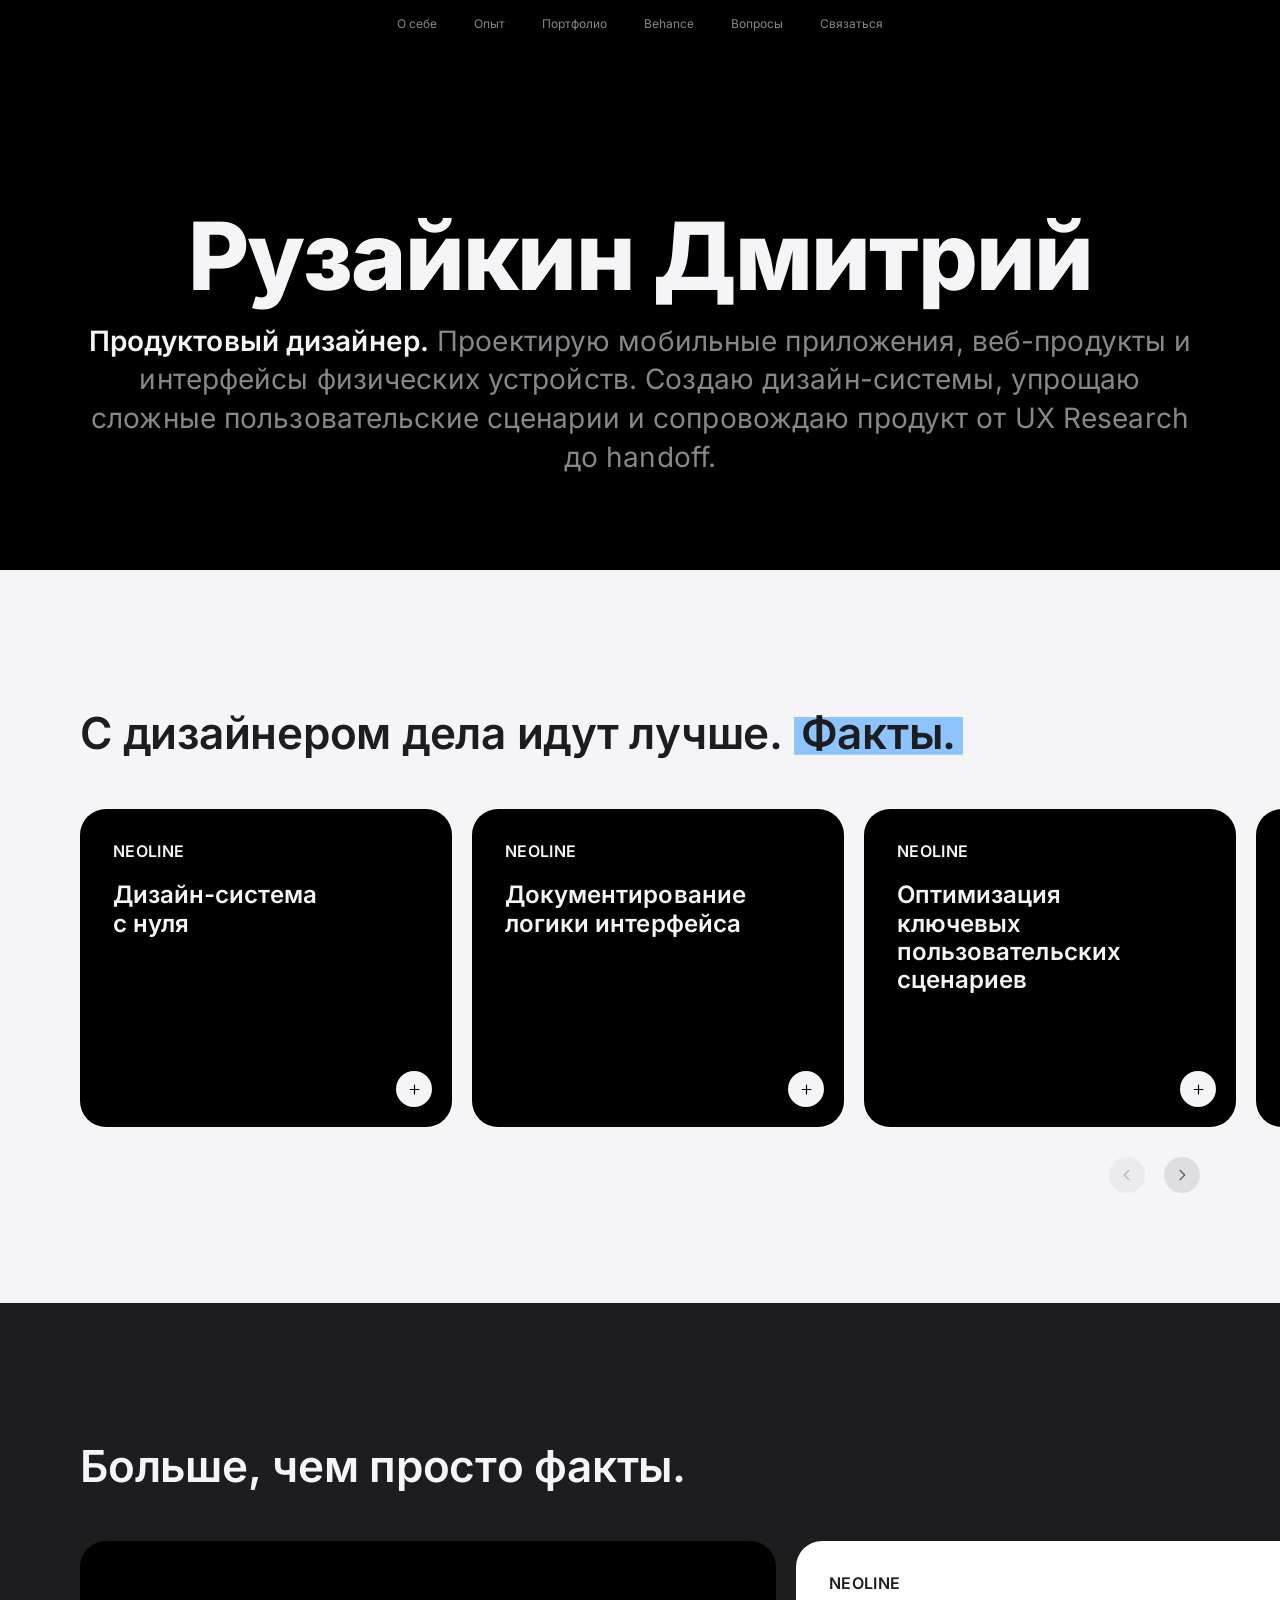
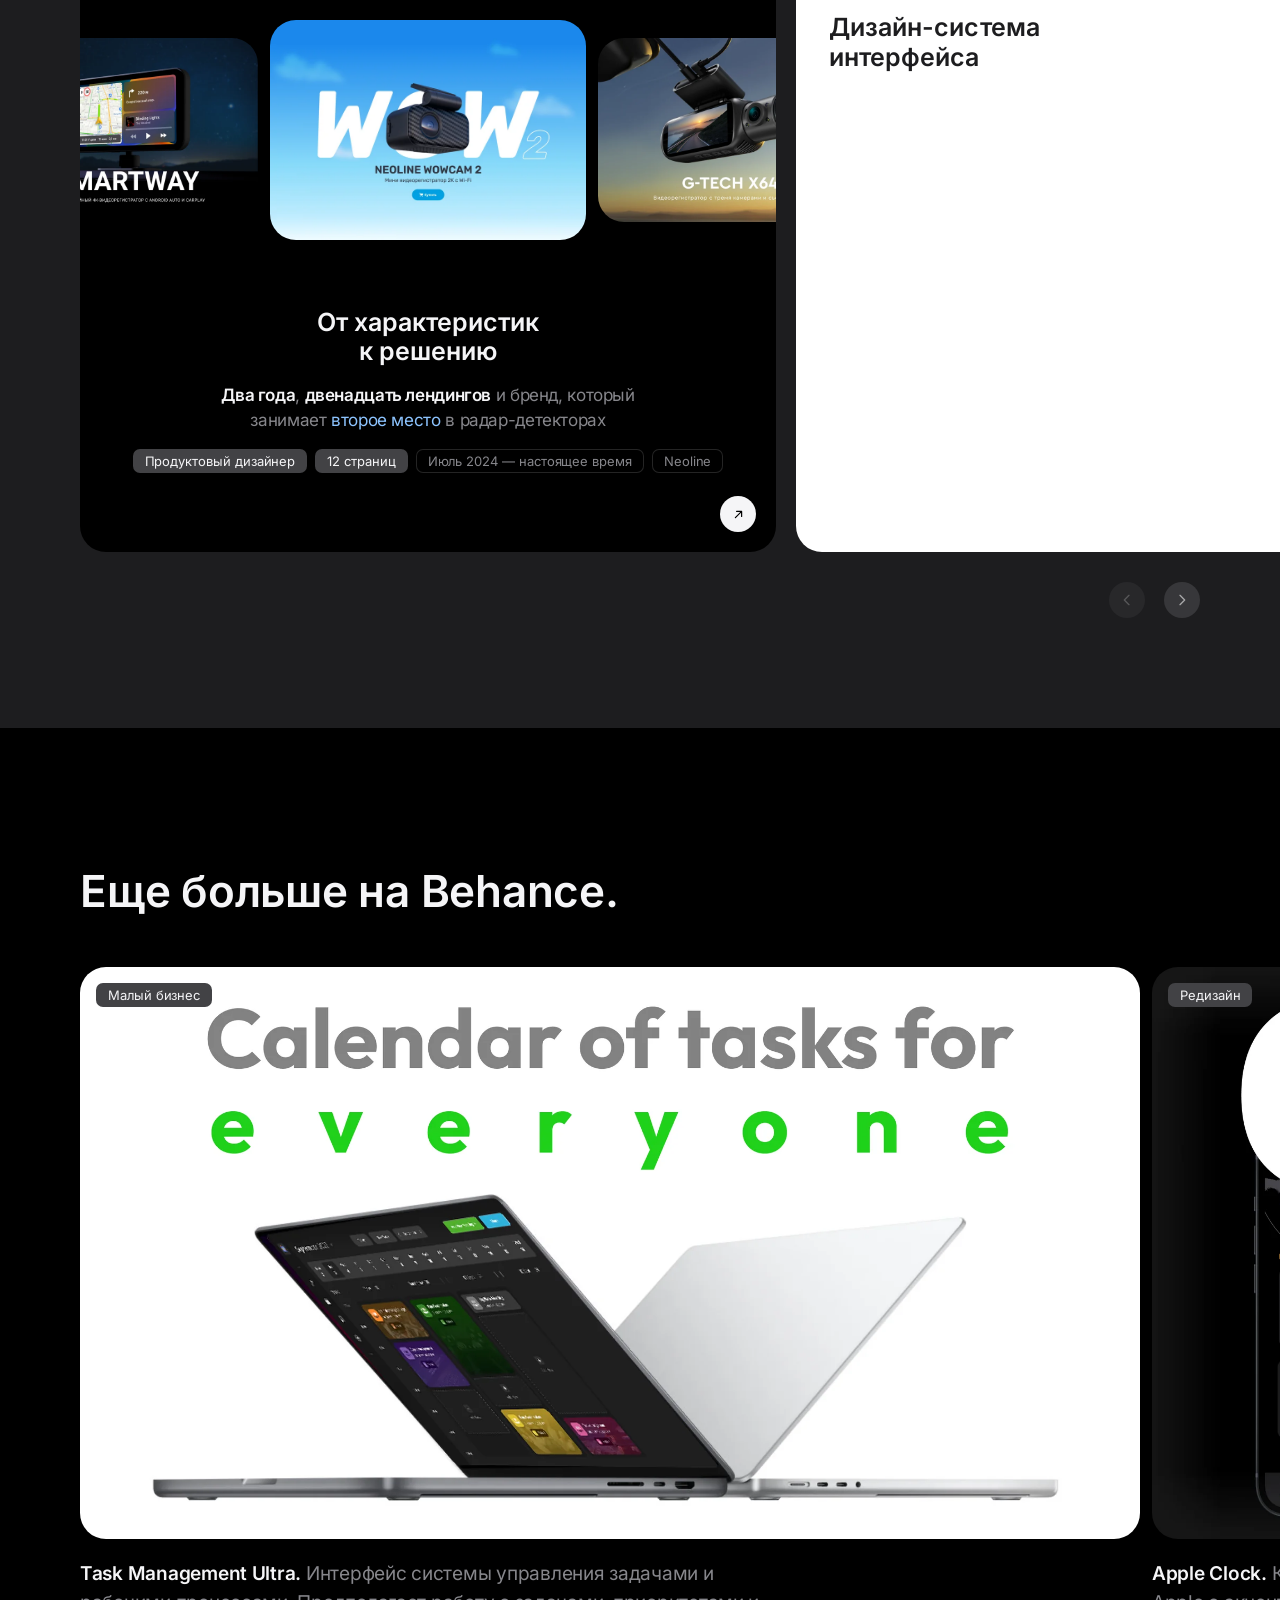
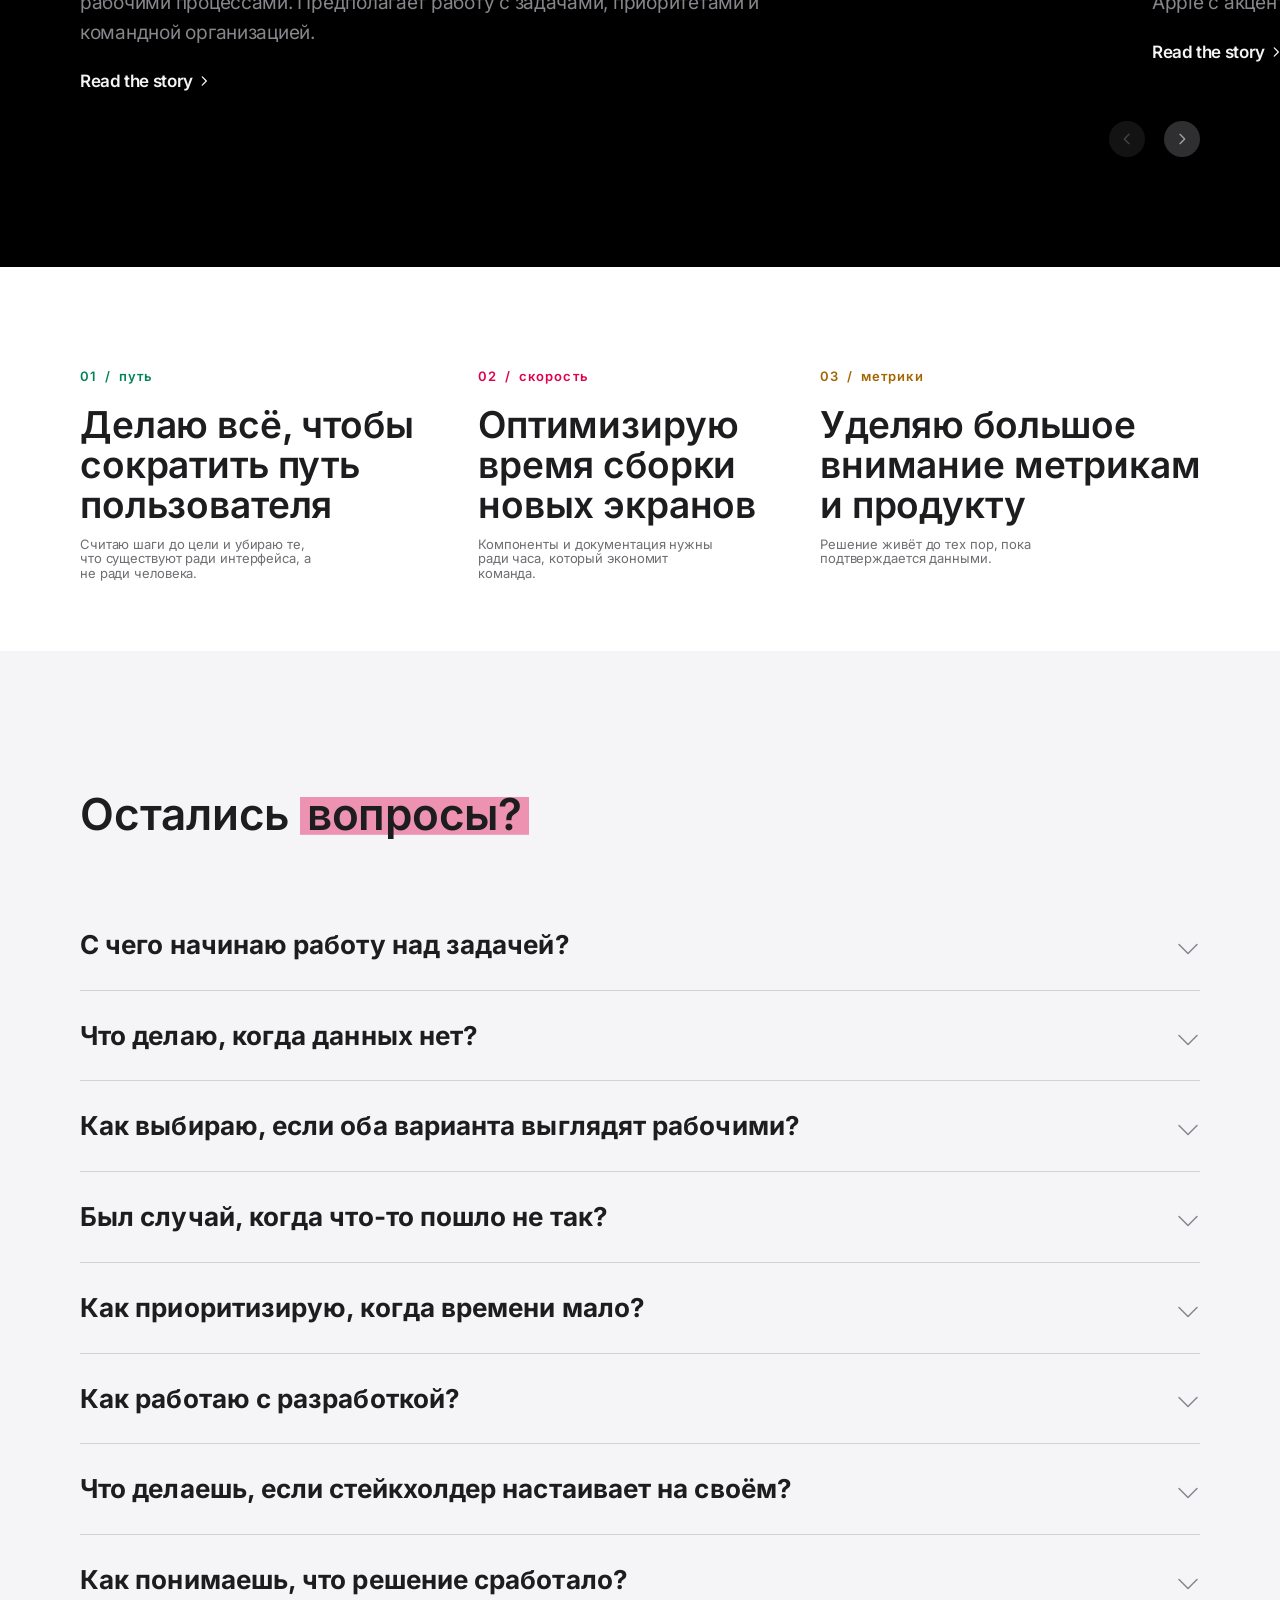
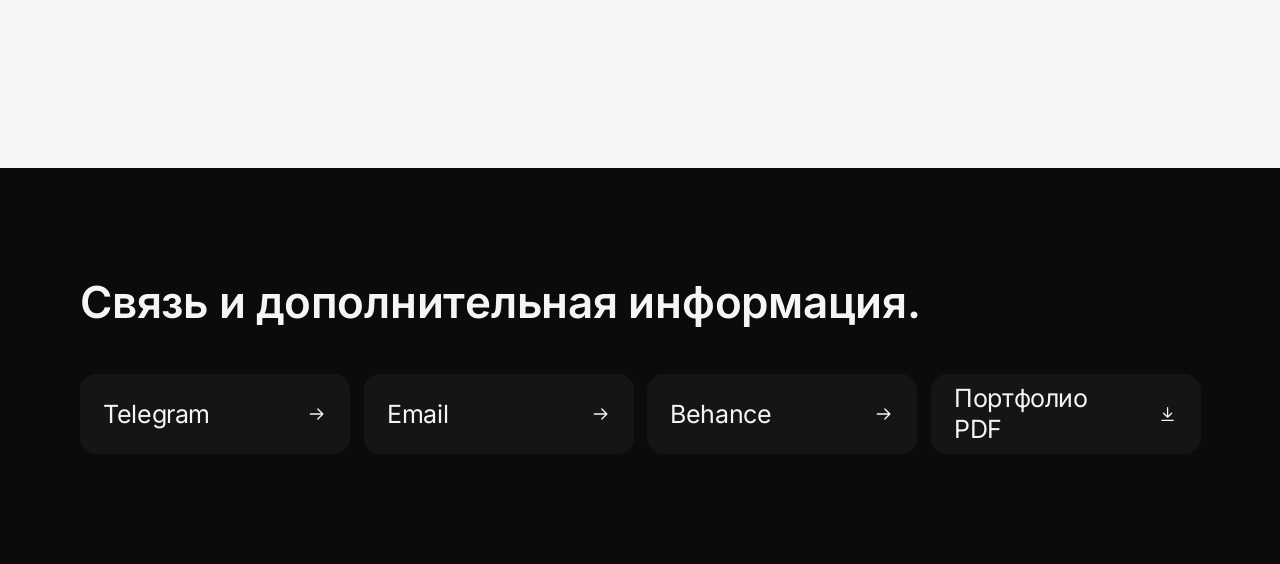
==== index.html @ b187033d "Add files via upload" ====
<!doctype html>
<html lang="ru" id="top">
<head>
<meta charset="utf-8">
<meta name="viewport" content="width=device-width, initial-scale=1">
<title>Рузайкин Дмитрий — продуктовый дизайнер</title>
<meta name="description" content="Продуктовый дизайнер. Проектирую мобильные приложения, веб-продукты и интерфейсы физических устройств. Дизайн-системы, сложные пользовательские сценарии, сопровождение продукта от UX Research до handoff.">
<meta name="theme-color" content="#000000">
<meta name="author" content="Рузайкин Дмитрий">
<link rel="canonical" href="https://majm1k.github.io/my_webfolio_vault_verse/">

<meta property="og:type" content="profile">
<meta property="og:locale" content="ru_RU">
<meta property="og:site_name" content="Рузайкин Дмитрий">
<meta property="og:title" content="Рузайкин Дмитрий — продуктовый дизайнер">
<meta property="og:description" content="Проектирую мобильные приложения, веб-продукты и интерфейсы физических устройств. Дизайн-системы, сложные пользовательские сценарии, сопровождение продукта от UX Research до handoff.">
<meta property="og:url" content="https://majm1k.github.io/my_webfolio_vault_verse/">
<meta property="og:image" content="https://majm1k.github.io/my_webfolio_vault_verse/img/og.png">
<meta property="og:image:width" content="1200">
<meta property="og:image:height" content="630">
<meta property="og:image:alt" content="Рузайкин Дмитрий, продуктовый дизайнер">

<meta name="twitter:card" content="summary_large_image">
<meta name="twitter:title" content="Рузайкин Дмитрий — продуктовый дизайнер">
<meta name="twitter:description" content="Мобильные приложения, веб-продукты и интерфейсы физических устройств.">
<meta name="twitter:image" content="https://majm1k.github.io/my_webfolio_vault_verse/img/og.png">

<link rel="icon" href="img/favicon.svg" type="image/svg+xml">
<link rel="apple-touch-icon" href="img/apple-touch-icon.png">
<link rel="preload" href="fonts/inter-cyrillic.woff2" as="font" type="font/woff2" crossorigin>
<link rel="stylesheet" href="css/tokens.css">
<link rel="stylesheet" href="css/base.css">
<link rel="stylesheet" href="css/components.css">
<link rel="stylesheet" href="css/sections.css">
<script>document.documentElement.classList.add('js');</script>
</head>
<body>

<a class="skip-link" href="#main">Перейти к содержанию</a>

<header class="header">
  <div class="container header__inner">
    <nav class="header__nav" aria-label="Основная навигация">
      <ul class="header__list">
        <li><a class="header__link" href="#about">О себе</a></li>
        <li><a class="header__link" href="#facts">Опыт</a></li>
        <li><a class="header__link" href="#portfolio">Портфолио</a></li>
        <li><a class="header__link" href="#behance">Behance</a></li>
        <li><a class="header__link" href="#faq">Вопросы</a></li>
        <li><a class="header__link" href="#contact">Связаться</a></li>
      </ul>
    </nav>
  </div>
</header>

<main id="main">

<!-- ============================================================
     S1 — Hero
     ============================================================ -->
<section class="hero" id="about">
  <div class="container hero__body">
    <h1 class="t-display hero__title" data-letters-split>
      Рузайкин Дмитрий
    </h1>
    <p class="t-intro hero__lead">
      <strong>Продуктовый дизайнер.</strong> Проектирую мобильные приложения, веб-продукты<br class="lead-br">
      и интерфейсы физических устройств. Создаю дизайн-системы, упрощаю сложные<br class="lead-br">
      пользовательские сценарии и сопровождаю продукт<br class="lead-br">
      от UX&nbsp;Research до&nbsp;handoff.
    </p>
  </div>
</section>

<!-- ============================================================
     S2 — Факты. Карточки переворачиваются на месте.
     ============================================================ -->
<section class="section section--light" id="facts" data-reveal-group>
  <div class="container section__head">
    <h2 class="t-h2 section__title" data-letters-split>
      С дизайнером дела идут лучше. <span class="marker marker--blue">Факты.</span>
    </h2>
  </div>

  <div class="carousel" data-carousel>
    <ul class="carousel__track" data-carousel-track tabindex="0" role="group" aria-label="Факты о работе, карусель">

      <li class="carousel__item" data-reveal>
        <article class="fact" data-flip>
          <div class="fact__inner">
            <div class="fact__face fact__face--front">
              <p class="t-eyebrow fact__eyebrow">NEOLINE</p>
              <h3 class="t-card fact__title">Дизайн-система с&nbsp;нуля</h3>
              <button class="icon-btn icon-btn--solid fact__btn" type="button" data-flip-open aria-expanded="false" aria-controls="fact-1-back">
                <span class="visually-hidden">Подробнее: дизайн-система с нуля</span>
                <svg class="icon" viewBox="0 0 24 24" aria-hidden="true"><path d="M12 5v14M5 12h14"/></svg>
              </button>
            </div>
            <div class="fact__face fact__face--back" id="fact-1-back">
              <p class="t-body-long fact__text">Собрал дизайн-систему с нуля (60+ компонентов, токены, гайдлайн) — сборка нового экрана сократилась с 4 часов до 1 часа, число несогласованных состояний в интерфейсе упало до нуля.</p>
              <button class="icon-btn icon-btn--solid fact__btn" type="button" data-flip-close>
                <span class="visually-hidden">Свернуть: дизайн-система с нуля</span>
                <svg class="icon" viewBox="0 0 24 24" aria-hidden="true"><path d="M19 12H5M11 6l-6 6 6 6"/></svg>
              </button>
            </div>
          </div>
        </article>
      </li>

      <li class="carousel__item" data-reveal>
        <article class="fact" data-flip>
          <div class="fact__inner">
            <div class="fact__face fact__face--front">
              <p class="t-eyebrow fact__eyebrow">NEOLINE</p>
              <h3 class="t-card fact__title">Документирование логики интерфейса</h3>
              <button class="icon-btn icon-btn--solid fact__btn" type="button" data-flip-open aria-expanded="false" aria-controls="fact-2-back">
                <span class="visually-hidden">Подробнее: документирование логики интерфейса</span>
                <svg class="icon" viewBox="0 0 24 24" aria-hidden="true"><path d="M12 5v14M5 12h14"/></svg>
              </button>
            </div>
            <div class="fact__face fact__face--back" id="fact-2-back">
              <p class="t-body-long fact__text">Документировал логику и правила интерфейса. Новые участники команды быстрее погружаются в продукт и работают самостоятельно.</p>
              <button class="icon-btn icon-btn--solid fact__btn" type="button" data-flip-close>
                <span class="visually-hidden">Свернуть: документирование логики интерфейса</span>
                <svg class="icon" viewBox="0 0 24 24" aria-hidden="true"><path d="M19 12H5M11 6l-6 6 6 6"/></svg>
              </button>
            </div>
          </div>
        </article>
      </li>

      <li class="carousel__item" data-reveal>
        <article class="fact" data-flip>
          <div class="fact__inner">
            <div class="fact__face fact__face--front">
              <p class="t-eyebrow fact__eyebrow">NEOLINE</p>
              <h3 class="t-card fact__title">Оптимизация ключевых пользовательских сценариев</h3>
              <button class="icon-btn icon-btn--solid fact__btn" type="button" data-flip-open aria-expanded="false" aria-controls="fact-3-back">
                <span class="visually-hidden">Подробнее: оптимизация ключевых пользовательских сценариев</span>
                <svg class="icon" viewBox="0 0 24 24" aria-hidden="true"><path d="M12 5v14M5 12h14"/></svg>
              </button>
            </div>
            <div class="fact__face fact__face--back" id="fact-3-back">
              <p class="t-body-long fact__text">Переработал 5 ключевых сценариев: путь до целевого действия сократился с 7 до 4 шагов. В usability-тестах сценарий проходили без подсказок 5 из 6 участников против 2 из 6 до правок.</p>
              <button class="icon-btn icon-btn--solid fact__btn" type="button" data-flip-close>
                <span class="visually-hidden">Свернуть: оптимизация ключевых пользовательских сценариев</span>
                <svg class="icon" viewBox="0 0 24 24" aria-hidden="true"><path d="M19 12H5M11 6l-6 6 6 6"/></svg>
              </button>
            </div>
          </div>
        </article>
      </li>

      <li class="carousel__item" data-reveal>
        <article class="fact" data-flip>
          <div class="fact__inner">
            <div class="fact__face fact__face--front">
              <p class="t-eyebrow fact__eyebrow">NEOLINE</p>
              <h3 class="t-card fact__title">Мобильное приложение для работы с видео</h3>
              <button class="icon-btn icon-btn--solid fact__btn" type="button" data-flip-open aria-expanded="false" aria-controls="fact-4-back">
                <span class="visually-hidden">Подробнее: мобильное приложение для работы с видео</span>
                <svg class="icon" viewBox="0 0 24 24" aria-hidden="true"><path d="M12 5v14M5 12h14"/></svg>
              </button>
            </div>
            <div class="fact__face fact__face--back" id="fact-4-back">
              <p class="t-body-long fact__text">Спроектировал мобильное приложение для работы с видео (просмотр, импорт, экспорт): 20+ экранов от user flow до финального UI с учётом Human Interface Guidelines.</p>
              <button class="icon-btn icon-btn--solid fact__btn" type="button" data-flip-close>
                <span class="visually-hidden">Свернуть: мобильное приложение для работы с видео</span>
                <svg class="icon" viewBox="0 0 24 24" aria-hidden="true"><path d="M19 12H5M11 6l-6 6 6 6"/></svg>
              </button>
            </div>
          </div>
        </article>
      </li>

      <li class="carousel__item" data-reveal>
        <article class="fact" data-flip>
          <div class="fact__inner">
            <div class="fact__face fact__face--front">
              <p class="t-eyebrow fact__eyebrow">NEOLINE</p>
              <h3 class="t-card fact__title">Создание бренда с нуля</h3>
              <button class="icon-btn icon-btn--solid fact__btn" type="button" data-flip-open aria-expanded="false" aria-controls="fact-5-back">
                <span class="visually-hidden">Подробнее: создание бренда с нуля</span>
                <svg class="icon" viewBox="0 0 24 24" aria-hidden="true"><path d="M12 5v14M5 12h14"/></svg>
              </button>
            </div>
            <div class="fact__face fact__face--back" id="fact-5-back">
              <p class="t-body-long fact__text">Участвовал в создании бренда с нуля: разработал логотип, визуальную айдентику и адаптировал материалы для продукта и маркетинга.</p>
              <button class="icon-btn icon-btn--solid fact__btn" type="button" data-flip-close>
                <span class="visually-hidden">Свернуть: создание бренда с нуля</span>
                <svg class="icon" viewBox="0 0 24 24" aria-hidden="true"><path d="M19 12H5M11 6l-6 6 6 6"/></svg>
              </button>
            </div>
          </div>
        </article>
      </li>

      <li class="carousel__item" data-reveal>
        <article class="fact" data-flip>
          <div class="fact__inner">
            <div class="fact__face fact__face--front">
              <p class="t-eyebrow fact__eyebrow">КОУМВИЗ</p>
              <h3 class="t-card fact__title">Разработка мобильного AR приложения</h3>
              <button class="icon-btn icon-btn--solid fact__btn" type="button" data-flip-open aria-expanded="false" aria-controls="fact-6-back">
                <span class="visually-hidden">Подробнее: разработка мобильного AR приложения</span>
                <svg class="icon" viewBox="0 0 24 24" aria-hidden="true"><path d="M12 5v14M5 12h14"/></svg>
              </button>
            </div>
            <div class="fact__face fact__face--back" id="fact-6-back">
              <p class="t-body-long fact__text">Разрабатывал мобильное приложение маркетплейса мебели с AR на SwiftUI: проектировал пользовательские сценарии, реализовывал интерфейсы для 80+ экранов.</p>
              <button class="icon-btn icon-btn--solid fact__btn" type="button" data-flip-close>
                <span class="visually-hidden">Свернуть: разработка мобильного AR приложения</span>
                <svg class="icon" viewBox="0 0 24 24" aria-hidden="true"><path d="M19 12H5M11 6l-6 6 6 6"/></svg>
              </button>
            </div>
          </div>
        </article>
      </li>

      <li class="carousel__item" data-reveal>
        <article class="fact" data-flip>
          <div class="fact__inner">
            <div class="fact__face fact__face--front">
              <p class="t-eyebrow fact__eyebrow">ФРИЛАНС</p>
              <h3 class="t-card fact__title">Полная поддержка проекта</h3>
              <button class="icon-btn icon-btn--solid fact__btn" type="button" data-flip-open aria-expanded="false" aria-controls="fact-7-back">
                <span class="visually-hidden">Подробнее: полная поддержка проекта</span>
                <svg class="icon" viewBox="0 0 24 24" aria-hidden="true"><path d="M12 5v14M5 12h14"/></svg>
              </button>
            </div>
            <div class="fact__face fact__face--back" id="fact-7-back">
              <p class="t-body-long fact__text">Вёл полный цикл: UX research, конкурентный анализ, wireframes, user flows, интерактивные прототипы, финальный UI, передача в разработку.</p>
              <button class="icon-btn icon-btn--solid fact__btn" type="button" data-flip-close>
                <span class="visually-hidden">Свернуть: полная поддержка проекта</span>
                <svg class="icon" viewBox="0 0 24 24" aria-hidden="true"><path d="M19 12H5M11 6l-6 6 6 6"/></svg>
              </button>
            </div>
          </div>
        </article>
      </li>

    </ul>

    <div class="carousel__nav">
      <button class="icon-btn carousel__arrow" type="button" data-carousel-prev disabled>
        <span class="visually-hidden">Предыдущая карточка</span>
        <svg class="icon" viewBox="0 0 24 24" aria-hidden="true"><path d="M15 5l-7 7 7 7"/></svg>
      </button>
      <button class="icon-btn carousel__arrow" type="button" data-carousel-next>
        <span class="visually-hidden">Следующая карточка</span>
        <svg class="icon" viewBox="0 0 24 24" aria-hidden="true"><path d="M9 5l7 7-7 7"/></svg>
      </button>
    </div>
  </div>
</section>


<!-- ============================================================
     S3 — Больше, чем просто факты. Раскрытие в оверлей.
     ============================================================ -->
<section class="section section--dark" id="portfolio" data-reveal-group>
  <div class="container section__head">
    <h2 class="t-h2 section__title" data-letters-split>
      Больше, чем просто факты.
    </h2>
  </div>

  <div class="carousel" data-carousel>
    <ul class="carousel__track carousel__track--wide" data-carousel-track tabindex="0" role="group" aria-label="Проекты, карусель">

      <li class="carousel__item" data-reveal>
        <!-- Кейс открывается панелью поверх сайта; href оставлен
             рабочим переходом на случай, когда скрипты недоступны.
             Превью повторяет обложку кейса — лента первых экранов,
             заголовок, теги. -->
        <a class="story story--dark story--case" href="neoline-case.html"
           data-card-page="neoline-case.html"
           aria-haspopup="dialog" aria-controls="case-modal">
          <span class="story__strip" aria-hidden="true">
            <img src="img/hero/1-smartway.webp" width="760" height="530" alt="" loading="lazy" decoding="async">
            <img class="is-focus" src="img/hero/3-wowcam-2.webp" width="760" height="530" alt="" loading="lazy" decoding="async">
            <img src="img/hero/2-x64.webp" width="760" height="530" alt="" loading="lazy" decoding="async">
          </span>

          <span class="story__face">
            <span class="t-card-lg story__title">От характеристик<br>к решению</span>
            <span class="story__sub">
              <b>Два года</b>, <b>двенадцать лендингов</b> и бренд, который
              занимает <em>второе место</em> в радар-детекторах
            </span>
            <span class="story__chips">
              <span class="chip">Продуктовый дизайнер</span>
              <span class="chip">12 страниц</span>
              <span class="chip chip--muted">Июль 2024 — настоящее время</span>
              <span class="chip chip--muted">Neoline</span>
            </span>
          </span>

          <span class="story__btn-wrap" aria-hidden="true">
            <span class="icon-btn icon-btn--solid story__btn">
              <svg class="icon" viewBox="0 0 24 24" aria-hidden="true"><path d="M7 17L17 7M9 7h8v8"/></svg>
            </span>
          </span>
        </a>
      </li>

      <li class="carousel__item" data-reveal>
        <article class="story story--light" data-card data-theme="light">
          <div class="story__face">
            <p class="t-eyebrow story__eyebrow">NEOLINE</p>
            <h3 class="t-card-lg story__title">Дизайн-система интерфейса</h3>
          </div>

          <div class="story__detail" id="story-2" data-card-detail>
            <p class="t-body-long">[НУЖНО] Развёрнутый текст оверлея для карточки «Дизайн-система интерфейса».</p>
          </div>

          <button class="story__control" type="button" data-card-open
                  aria-haspopup="dialog" aria-controls="story-2">
            <span class="visually-hidden">Подробнее: Дизайн-система интерфейса</span>
            <span class="story__btn-wrap" aria-hidden="true">
              <span class="icon-btn icon-btn--solid-inv story__btn">
                <svg class="icon" viewBox="0 0 24 24" aria-hidden="true"><path d="M12 5v14M5 12h14"/></svg>
              </span>
            </span>
          </button>
        </article>
      </li>

      <li class="carousel__item" data-reveal>
        <article class="story story--dark" data-card data-theme="dark">
          <div class="story__face">
            <p class="t-eyebrow story__eyebrow">NEOLINE</p>
            <h3 class="t-card-lg story__title">В разработке</h3>
            <span class="story__glyph" aria-hidden="true">?</span>
          </div>

          <div class="story__detail" id="story-3" data-card-detail>
            <p class="t-body-long">[НУЖНО] Развёрнутый текст оверлея для карточки «В разработке».</p>
          </div>

          <button class="story__control" type="button" data-card-open
                  aria-haspopup="dialog" aria-controls="story-3">
            <span class="visually-hidden">Подробнее: В разработке</span>
            <span class="story__btn-wrap" aria-hidden="true">
              <span class="icon-btn icon-btn--solid story__btn">
                <svg class="icon" viewBox="0 0 24 24" aria-hidden="true"><path d="M12 5v14M5 12h14"/></svg>
              </span>
            </span>
          </button>
        </article>
      </li>

    </ul>

    <div class="carousel__nav">
      <button class="icon-btn icon-btn--on-dark carousel__arrow" type="button" data-carousel-prev disabled>
        <span class="visually-hidden">Предыдущий проект</span>
        <svg class="icon" viewBox="0 0 24 24" aria-hidden="true"><path d="M15 5l-7 7 7 7"/></svg>
      </button>
      <button class="icon-btn icon-btn--on-dark carousel__arrow" type="button" data-carousel-next>
        <span class="visually-hidden">Следующий проект</span>
        <svg class="icon" viewBox="0 0 24 24" aria-hidden="true"><path d="M9 5l7 7-7 7"/></svg>
      </button>
    </div>
  </div>
</section>

<!-- ============================================================
     S4 — Behance. Только внешние ссылки, раскрытия нет.
     ============================================================ -->
<section class="section section--black section--behance" id="behance" data-reveal-group>
  <div class="container section__head">
    <h2 class="t-h2 section__title" data-letters-split>Еще больше на Behance.</h2>
  </div>

  <div class="carousel" data-carousel>
    <ul class="carousel__track carousel__track--full" data-carousel-track tabindex="0" role="group" aria-label="Проекты на Behance, карусель">

      <li class="carousel__item" data-reveal>
        <article class="project">
          <div class="project__cover">
            <img src="img/behance/1-task-management-ultra.webp" width="2000" height="1079" alt="Обложка проекта Task Management Ultra" loading="lazy" decoding="async">
            <span class="chip project__chip">Малый бизнес</span>
          </div>
          <div class="project__body">
            <p class="t-lede project__text">
              <strong class="project__name">Task Management Ultra.</strong>
              Интерфейс системы управления задачами и рабочими процессами. Предполагает работу с задачами, приоритетами и командной организацией.
            </p>
            <a class="link project__link" href="https://www.behance.net/gallery/156421133/Task-Manager-App" target="_blank" rel="noopener noreferrer">
              Read the story
              <svg class="icon icon--sm" viewBox="0 0 24 24" aria-hidden="true"><path d="M9 5l7 7-7 7"/></svg>
              <span class="visually-hidden">— проект Task Management Ultra на Behance, откроется в новой вкладке</span>
            </a>
          </div>
        </article>
      </li>

      <li class="carousel__item" data-reveal>
        <article class="project">
          <div class="project__cover">
            <img src="img/behance/2-apple-clock.webp" width="2000" height="1079" alt="Обложка проекта Apple Clock" loading="lazy" decoding="async">
            <span class="chip project__chip">Редизайн</span>
          </div>
          <div class="project__body">
            <p class="t-lede project__text">
              <strong class="project__name">Apple Clock.</strong>
              Концептуальный редизайн стандартного приложения «Часы» от Apple с акцентом на переосмысление существующего интерфейса.
            </p>
            <a class="link project__link" href="https://www.behance.net/gallery/156420673/Apple-Clock-Redesign" target="_blank" rel="noopener noreferrer">
              Read the story
              <svg class="icon icon--sm" viewBox="0 0 24 24" aria-hidden="true"><path d="M9 5l7 7-7 7"/></svg>
              <span class="visually-hidden">— проект Apple Clock на Behance, откроется в новой вкладке</span>
            </a>
          </div>
        </article>
      </li>

      <li class="carousel__item" data-reveal>
        <article class="project">
          <div class="project__cover">
            <img src="img/behance/3-food-delivery.webp" width="2000" height="1079" alt="Обложка проекта Food Delivery" loading="lazy" decoding="async">
            <span class="chip project__chip">Малый бизнес</span>
          </div>
          <div class="project__body">
            <p class="t-lede project__text">
              <strong class="project__name">Food Delivery.</strong>
              Концепция приложения для заказа и доставки еды. Основные сценарии связаны с выбором блюд, оформлением заказа и доставкой.
            </p>
            <a class="link project__link" href="https://www.behance.net/gallery/156417745/Food-Delivery-App-Design" target="_blank" rel="noopener noreferrer">
              Read the story
              <svg class="icon icon--sm" viewBox="0 0 24 24" aria-hidden="true"><path d="M9 5l7 7-7 7"/></svg>
              <span class="visually-hidden">— проект Food Delivery на Behance, откроется в новой вкладке</span>
            </a>
          </div>
        </article>
      </li>

      <li class="carousel__item" data-reveal>
        <article class="project">
          <div class="project__cover">
            <img src="img/behance/4-music-player.webp" width="2000" height="1079" alt="Обложка проекта Music Player App" loading="lazy" decoding="async">
            <span class="chip project__chip">Малый бизнес</span>
          </div>
          <div class="project__body">
            <p class="t-lede project__text">
              <strong class="project__name">Music Player App.</strong>
              Концепция мобильного музыкального плеера с экранами воспроизведения и управления музыкой.
            </p>
            <a class="link project__link" href="https://www.behance.net/gallery/156420779/Music-Player-App-Design" target="_blank" rel="noopener noreferrer">
              Read the story
              <svg class="icon icon--sm" viewBox="0 0 24 24" aria-hidden="true"><path d="M9 5l7 7-7 7"/></svg>
              <span class="visually-hidden">— проект Music Player App на Behance, откроется в новой вкладке</span>
            </a>
          </div>
        </article>
      </li>

      <li class="carousel__item" data-reveal>
        <article class="project">
          <div class="project__cover">
            <img src="img/behance/5-task-manager.webp" width="2000" height="1079" alt="Обложка проекта Task Manager App" loading="lazy" decoding="async">
            <span class="chip project__chip">Малый бизнес</span>
          </div>
          <div class="project__body">
            <p class="t-lede project__text">
              <strong class="project__name">Task Manager App.</strong>
              Более компактная концепция приложения для личного управления задачами.
            </p>
            <a class="link project__link" href="https://www.behance.net/gallery/186429049/Task-Management-App-Design" target="_blank" rel="noopener noreferrer">
              Read the story
              <svg class="icon icon--sm" viewBox="0 0 24 24" aria-hidden="true"><path d="M9 5l7 7-7 7"/></svg>
              <span class="visually-hidden">— проект Task Manager App на Behance, откроется в новой вкладке</span>
            </a>
          </div>
        </article>
      </li>

    </ul>

    <div class="carousel__nav">
      <button class="icon-btn icon-btn--on-dark carousel__arrow" type="button" data-carousel-prev disabled>
        <span class="visually-hidden">Предыдущий проект</span>
        <svg class="icon" viewBox="0 0 24 24" aria-hidden="true"><path d="M15 5l-7 7 7 7"/></svg>
      </button>
      <button class="icon-btn icon-btn--on-dark carousel__arrow" type="button" data-carousel-next>
        <span class="visually-hidden">Следующий проект</span>
        <svg class="icon" viewBox="0 0 24 24" aria-hidden="true"><path d="M9 5l7 7-7 7"/></svg>
      </button>
    </div>
  </div>
</section>

<!-- ============================================================
     S5 — Принципы, три колонки
     ============================================================ -->
<section class="section section--white section--principles" id="principles">
  <h2 class="visually-hidden">Принципы работы</h2>
  <div class="container">
    <ul class="principles reveal-shift" data-reveal-group>
      <li class="principle" data-reveal>
        <p class="t-caption principle__num principle__num--1">01&nbsp;&nbsp;/&nbsp;&nbsp;путь</p>
        <h3 class="t-h3 principle__title">Делаю всё, чтобы <br>сократить путь <br>пользователя</h3>
        <p class="t-small principle__text">Считаю шаги до цели и убираю те, что существуют ради интерфейса, а не ради человека.</p>
      </li>
      <li class="principle" data-reveal>
        <p class="t-caption principle__num principle__num--2">02&nbsp;&nbsp;/&nbsp;&nbsp;скорость</p>
        <h3 class="t-h3 principle__title">Оптимизирую <br>время сборки <br>новых экранов</h3>
        <p class="t-small principle__text">Компоненты и документация нужны ради часа, который экономит команда.</p>
      </li>
      <li class="principle" data-reveal>
        <p class="t-caption principle__num principle__num--3">03&nbsp;&nbsp;/&nbsp;&nbsp;метрики</p>
        <h3 class="t-h3 principle__title">Уделяю большое <br>внимание метрикам <br>и продукту</h3>
        <p class="t-small principle__text">Решение живёт до тех пор, пока подтверждается данными.</p>
      </li>
    </ul>
  </div>
</section>

<!-- ============================================================
     S6 — FAQ
     ============================================================ -->
<section class="section section--light section--faq" id="faq" data-reveal-group>
  <div class="container">
    <div class="section__head faq__head">
      <h2 class="t-h2 section__title" data-letters-split>
        Остались <span class="marker marker--pink">вопросы?</span>
      </h2>
    </div>

    <ul class="faq" data-reveal>
      <li><details class="qa" name="faq">
        <summary class="qa__q"><span class="t-question qa__label">С чего начинаю работу над задачей?</span><span class="qa__chevron" aria-hidden="true"><svg viewBox="0 0 24 24"><path d="M3 8.5l9 9 9-9"/></svg></span></summary>
        <div class="qa__body"><div class="qa__inner"><p class="t-body-long">С вопроса, что считаем успехом. Если ответа нет, формулирую сам и иду с ним к тому, кто ставил задачу: какая метрика или какое поведение должно измениться. Без этого макет обсуждают по вкусу. Потом смотрю, как задачу решают сейчас: аналитика, обращения в поддержку, разговоры с теми, кто пользуется этим каждый день. Обычно на четвёртом разговоре начинаешь слышать одно и то же, там и можно останавливаться.</p></div></div>
      </details></li>

      <li><details class="qa" name="faq">
        <summary class="qa__q"><span class="t-question qa__label">Что делаю, когда данных нет?</span><span class="qa__chevron" aria-hidden="true"><svg viewBox="0 0 24 24"><path d="M3 8.5l9 9 9-9"/></svg></span></summary>
        <div class="qa__body"><div class="qa__inner"><p class="t-body-long">Формулирую гипотезу так, чтобы её можно было опровергнуть, и ищу самый дешёвый способ проверки. Часто это пять коридорных тестов за день. Исследование они не заменяют, но грубые ошибки ловят до того, как в них вложится разработка.</p></div></div>
      </details></li>

      <li><details class="qa" name="faq">
        <summary class="qa__q"><span class="t-question qa__label">Как выбираю, если оба варианта выглядят рабочими?</span><span class="qa__chevron" aria-hidden="true"><svg viewBox="0 0 24 24"><path d="M3 8.5l9 9 9-9"/></svg></span></summary>
        <div class="qa__body"><div class="qa__inner"><p class="t-body-long">Считаю стоимость ошибки. При сопоставимом результате беру тот, который проще откатить и дешевле поддерживать через полгода: меньше состояний, меньше исключений в коде. Если разница важна для бизнеса, приношу оба и показываю, чем платим в каждом случае.</p></div></div>
      </details></li>

      <li><details class="qa" name="faq">
        <summary class="qa__q"><span class="t-question qa__label">Был случай, когда что-то пошло не так?</span><span class="qa__chevron" aria-hidden="true"><svg viewBox="0 0 24 24"><path d="M3 8.5l9 9 9-9"/></svg></span></summary>
        <div class="qa__body"><div class="qa__inner"><p class="t-body-long">Был. В приложении для видеорегистратора я собрал настройки по логике устройства, а не по частоте использования. Получилось семь разделов, и на тесте люди просто не находили нужный пункт. Экран я потом разобрал: три частых действия наверх, остальное уровнем ниже. Но ошибка случилась раньше, когда я сел рисовать, не проверив структуру. Теперь навигацию проверяю на кликабельном прототипе до макетов, это день работы.</p></div></div>
      </details></li>

      <li><details class="qa" name="faq">
        <summary class="qa__q"><span class="t-question qa__label">Как приоритизирую, когда времени мало?</span><span class="qa__chevron" aria-hidden="true"><svg viewBox="0 0 24 24"><path d="M3 8.5l9 9 9-9"/></svg></span></summary>
        <div class="qa__body"><div class="qa__inner"><p class="t-body-long">Сначала то, что ломает основной сценарий. Потом то, что дорого переделывать: структура, состояния, тексты ошибок. Остальное уходит в бэклог с одной строкой: почему отложили и при каком условии вернёмся.</p></div></div>
      </details></li>

      <li><details class="qa" name="faq">
        <summary class="qa__q"><span class="t-question qa__label">Как работаю с разработкой?</span><span class="qa__chevron" aria-hidden="true"><svg viewBox="0 0 24 24"><path d="M3 8.5l9 9 9-9"/></svg></span></summary>
        <div class="qa__body"><div class="qa__inner"><p class="t-body-long">Прихожу с состояниями и краевыми случаями до того, как их спросят: модальные окна, диалоги, алерты, Loading states, empty states, error screens. Логику держу рядом с макетом, чтобы ответ находили без меня. После передачи не пропадаю: смотрю сборку и разбираю спорные места по ходу, а не через две недели на ревью. Если разработчик предлагает вариант проще, обычно остаётся его вариант.</p></div></div>
      </details></li>

      <li><details class="qa" name="faq">
        <summary class="qa__q"><span class="t-question qa__label">Что делаешь, если стейкхолдер настаивает на своём?</span><span class="qa__chevron" aria-hidden="true"><svg viewBox="0 0 24 24"><path d="M3 8.5l9 9 9-9"/></svg></span></summary>
        <div class="qa__body"><div class="qa__inner"><p class="t-body-long">Спрашиваю, какую проблему он закрывает. Дальше этого спор часто не идёт: выясняется, что проблема решается дешевле. Если позиции всё-таки разошлись, предлагаю проверить, а не переспорить. А когда решение принято не моё, делаю его хорошо и записываю, по какому признаку поймём, что ошиблись.</p></div></div>
      </details></li>

      <li><details class="qa" name="faq">
        <summary class="qa__q"><span class="t-question qa__label">Как понимаешь, что решение сработало?</span><span class="qa__chevron" aria-hidden="true"><svg viewBox="0 0 24 24"><path d="M3 8.5l9 9 9-9"/></svg></span></summary>
        <div class="qa__body"><div class="qa__inner"><p class="t-body-long">Договариваюсь заранее, что смотрим и когда. Через две-три недели после релиза возвращаюсь к цифрам и к обращениям в поддержку. Если не сработало, говорю сам, не дожидаясь, пока спросят.</p></div></div>
      </details></li>
    </ul>
  </div>
</section>

</main>

<!-- ============================================================
     S7 — Футер
     ============================================================ -->
<footer class="section section--footer footer" id="contact" data-reveal-group>
  <div class="container">
    <h2 class="t-h2 section__title footer__title" data-letters-split>Связь и дополнительная информация.</h2>
    <ul class="footer__links reveal-shift">
      <li data-reveal>
        <a class="ctl" href="https://t.me/majm1k" target="_blank" rel="noopener noreferrer">
          <span class="ctl__label">Telegram</span>
          <svg class="icon icon--sm ctl__icon" viewBox="0 0 24 24" aria-hidden="true"><path d="M4 12h15M13 6l6 6-6 6"/></svg>
          <span class="visually-hidden">откроется в новой вкладке</span>
        </a>
      </li>
      <li data-reveal>
        <a class="ctl" href="mailto:ru.zaykin@mail.ru">
          <span class="ctl__label">Email</span>
          <svg class="icon icon--sm ctl__icon" viewBox="0 0 24 24" aria-hidden="true"><path d="M4 12h15M13 6l6 6-6 6"/></svg>
        </a>
      </li>
      <li data-reveal>
        <a class="ctl" href="https://behance.net/Majm1k" target="_blank" rel="noopener noreferrer">
          <span class="ctl__label">Behance</span>
          <svg class="icon icon--sm ctl__icon" viewBox="0 0 24 24" aria-hidden="true"><path d="M4 12h15M13 6l6 6-6 6"/></svg>
          <span class="visually-hidden">откроется в новой вкладке</span>
        </a>
      </li>
      <li data-reveal>
        <a class="ctl ctl--file" href="files/rezume.pdf" download>
          <span class="ctl__label">Портфолио PDF</span>
          <svg class="icon icon--sm ctl__icon" viewBox="0 0 24 24" aria-hidden="true"><path d="M12 4v12M7 11l5 5 5-5M5 20h14"/></svg>
          <span class="visually-hidden">скачать файл</span>
        </a>
      </li>
    </ul>
  </div>
</footer>

<!-- Панель поверх страницы для блока «Больше, чем просто факты» -->
<div class="modal" id="case-modal" data-modal hidden>
  <div class="modal__scrim" data-modal-scrim></div>
  <div class="modal__panel" role="dialog" aria-modal="true" aria-labelledby="modal-title" data-modal-panel>
    <button class="modal__close" type="button" data-modal-close>
      <span class="visually-hidden">Закрыть</span>
      <span class="modal__close-icon" aria-hidden="true">
        <svg class="icon" viewBox="0 0 24 24"><path d="M6 6l12 12M18 6L6 18"/></svg>
      </span>
    </button>
    <div class="modal__inner">
      <p class="t-eyebrow modal__eyebrow" data-modal-eyebrow></p>
      <h2 class="t-h2 modal__title" id="modal-title" data-modal-title></h2>
      <div class="modal__surface t-body-long" data-modal-body></div>
    </div>
    <!-- Сюда грузится отдельная страница кейса: панель в этом режиме
         без полей, страница занимает её целиком. -->
    <div class="modal__page" data-modal-page hidden></div>
  </div>
</div>

<script type="module" src="js/main.js"></script>
</body>
</html>
---- css/tokens.css ----
/* ============================================================
   tokens.css — все переменные проекта
   Кегли, цвета и радиусы — с макета.
   Сетка, брейкпоинты, кривые и длительности — apple-reference.md.
   ============================================================ */

/* ---------- Шрифт ---------- */

@font-face {
  font-family: 'Inter';
  font-style: normal;
  font-weight: 400 800;
  font-display: swap;
  src: url('../fonts/inter-cyrillic.woff2') format('woff2');
  unicode-range: U+0301, U+0400-045F, U+0490-0491, U+04B0-04B1, U+2116;
}

@font-face {
  font-family: 'Inter';
  font-style: normal;
  font-weight: 400 800;
  font-display: swap;
  src: url('../fonts/inter-latin.woff2') format('woff2');
  unicode-range: U+0000-00FF, U+0131, U+0152-0153, U+02BB-02BC, U+02C6, U+02DA,
    U+02DC, U+0304, U+0308, U+0329, U+2000-206F, U+20AC, U+2122, U+2191, U+2193,
    U+2212, U+2215, U+FEFF, U+FFFD;
}

@font-face {
  font-family: 'Inter';
  font-style: normal;
  font-weight: 400 800;
  font-display: swap;
  src: url('../fonts/inter-latin-ext.woff2') format('woff2');
  unicode-range: U+0100-02BA, U+02BD-02C5, U+02C7-02CC, U+02CE-02D7, U+02DD-02FF,
    U+0304, U+0308, U+0329, U+1D00-1DBF, U+1E00-1E9F, U+1EF2-1EFF, U+2020,
    U+20A0-20AB, U+20AD-20C0, U+2113, U+2C60-2C7F, U+A720-A7FF;
}

:root {
  --font-sans: 'Inter', system-ui, -apple-system, 'Segoe UI', Roboto, Arial, sans-serif;

  /* ---------- Цвет: поверхности ---------- */
  /* Все значения сняты пипеткой с макета. */
  --c-black: #000000;
  --c-surface-dark: #1d1d1f;
  --c-surface-light: #f5f5f7;
  --c-white: #ffffff;
  --c-footer: #0b0b0b;
  --c-card-dark: #000000;

  /* ---------- Цвет: текст ---------- */
  --c-text: #1d1d1f;
  --c-text-muted: #6e6e73;
  --c-text-inv: #f5f5f7;
  --c-text-inv-muted: #86868b;

  /* ---------- Цвет: акценты ---------- */
  --c-marker-blue: #8dc4ff;
  --c-marker-pink: #ed93b1;

  /* Цвета букв заголовка первого экрана. Первые два — те же маркеры,
     что за словами «Факты.» и «вопросы?», остальные подобраны к ним
     в том же мягком регистре: в макете такого блока нет, и брать
     открытые основные цвета значило бы спорить со всей страницей. */
  --c-letter-0: #8dc4ff;
  --c-letter-1: #ed93b1;
  --c-letter-2: #7bd88f;
  --c-letter-3: #f5c451;
  --c-letter-4: #ff8a73;

  /* Те же оттенки, но плотнее — для заголовков на светлом фоне.
     Исходные подобраны к чёрному и на #f5f5f7 почти не читаются:
     буква пропадала бы на середине анимации. */
  --c-letter-dark-0: #2f7fd0;
  --c-letter-dark-1: #c4557d;
  --c-letter-dark-2: #3f9e5c;
  --c-letter-dark-3: #b8860f;
  --c-letter-dark-4: #d4553c;
  --c-chip: #424245;
  --c-footer-btn: #151515;

  /* Кнопка «+» на карточке — .tile-button из overview.built.css.
     На тёмной карточке светлая, на светлой тёмная. */
  --tile-btn-bg: #f5f5f7;
  --tile-btn-bg-hover: #ffffff;
  --tile-btn-bg-active: #ededf2;
  --tile-btn-icon: #000000;
  --tile-btn-bg-inv: #1d1d1f;
  --tile-btn-bg-inv-hover: #272729;
  --tile-btn-bg-inv-active: #18181a;
  --tile-btn-icon-inv: #ffffff;

  /* Стрелки каруселей — .paddlenav из overview.built.css */
  --paddle-bg: rgba(210, 210, 215, 0.64);
  --paddle-bg-hover: rgba(223, 223, 227, 0.6976);
  --paddle-bg-active: rgba(193, 193, 198, 0.6544);
  --paddle-arrow: rgba(0, 0, 0, 0.56);
  --paddle-arrow-hover: rgba(0, 0, 0, 0.64);
  --paddle-bg-dark: rgba(66, 66, 69, 0.72);
  --paddle-bg-dark-hover: rgba(73, 73, 76, 0.7256);
  --paddle-bg-dark-active: rgba(57, 57, 60, 0.7424);
  --paddle-arrow-dark: rgba(255, 255, 255, 0.56);
  --paddle-arrow-dark-hover: rgba(255, 255, 255, 0.64);
  --disabled-opacity: 0.42;

  --c-num-1: #008457; /* 01 / путь */
  --c-num-2: #e1004b; /* 02 / скорость */
  --c-num-3: #a36500; /* 03 / метрики */

  /* ---------- Цвет: линии и подложки ---------- */
  --c-hairline: #d2d2d7;
  --c-hairline-inv: rgba(255, 255, 255, 0.14);
  --c-scrim: rgba(0, 0, 0, 0.48);
  --c-control: rgba(0, 0, 0, 0.09);
  --c-control-hover: rgba(0, 0, 0, 0.15);
  --c-control-inv: rgba(255, 255, 255, 0.1);
  --c-control-inv-hover: rgba(255, 255, 255, 0.18);
  --c-focus: #0071e3;

  /* ---------- Типографика ----------
     Две зависимости из референса переносятся как есть:
     трекинг меняет знак с кеглем (−0.015em у 96px → +0.011em у 21px),
     межстрочный сжимается с ростом кегля (1.04 у 96px → 1.38 у 21px).
     Трекинг сдвинут на −0.003em относительно таблицы: у Inter
     метрики шире SF Pro.                                              */

  --fs-display: 94px;   --lh-display: 1.04;   --ls-display: -0.018em;
  --fs-h2: 44px;        --lh-h2: 1.08;        --ls-h2: -0.006em;
  --fs-h3: 37px;        --lh-h3: 1.08;        --ls-h3: -0.004em;
  --fs-card-lg: 25px;   --lh-card-lg: 1.18;   --ls-card-lg: 0.002em;
  --fs-card: 24px;      --lh-card: 1.18;      --ls-card: 0.002em;
  --fs-question: 26px;  --lh-question: 1.22;  --ls-question: 0.003em;
  --fs-intro: 28px;     --lh-intro: 1.38;     --ls-intro: 0.004em;
  --fs-lede: 19px;      --lh-lede: 1.53;      --ls-lede: -0.014em;
  --fs-ctl: 25px;
  --fs-body: 17px;      --lh-body: 1.24;      --ls-body: -0.022em;
  --fs-body-long: 17px; --lh-body-long: 1.47; --ls-body-long: -0.022em;
  --fs-small: 13px;     --lh-small: 1.1;      --ls-small: -0.008em;
  --fs-eyebrow: 16px;   --lh-eyebrow: 1.2;    --ls-eyebrow: 0.02em;
  --fs-caption: 13px;   --lh-caption: 1.33;   --ls-caption: 0.08em;
  --fs-nav: 12px;

  --fw-regular: 400;
  --fw-semibold: 600;
  --fw-heavy: 800;

  --measure: 60ch;

  /* ---------- Сетка ---------- */
  /* Сетка ровно как в overview.built.css:
     --responsive-content-width: min(--global-content-max-width, 87.5%)
     --responsive-gutter-width: calc(50% - --responsive-content-width / 2) */
  --content-max: 1260px;
  --hero-max: 1680px;
  --content-w: min(var(--content-max), 87.5%);
  --gutter: 6.25%;   /* (100% - 87.5%) / 2 — поле до контента */
  --rail: max(6.25%, calc((100% - var(--content-max)) / 2));

  /* ---------- Отступы ---------- */
  --space-1: 4px;
  --space-2: 8px;
  --space-3: 12px;
  --space-4: 16px;
  --space-5: 20px;
  --space-6: 24px;
  --space-8: 32px;
  --space-10: 40px;
  --space-12: 48px;
  --space-16: 64px;
  --space-20: 80px;
  --space-30: 120px;
  --space-40: 160px;

  --section-pad-top: 140px;
  --section-pad-bottom: 110px;
  --section-gap: 51px;      /* заголовок → карусель */
  --card-gap: 20px;
  --arrows-gap: 30px;       /* карусель → стрелки */

  --header-h: 46px;

  /* Размеры карточек — с макета */
  --fact-w: 372px;
  --fact-h: 318px;
  --fact-title-w: 250px;
  --story-title-w: 300px;
  --story-w: 696px;
  --story-h: 611px;
  --card-pad: 33px;
  --card-btn: 36px;
  --card-btn-inset: 20px;
  --arrow-size: 36px;
  --project-w: 1060px;
  --project-gap: 12px;
  --arrow-gap: 19px;

  --card-scale: 1.015;      /* подъём карточки под курсором */

  /* ---------- Радиусы ---------- */
  --radius-card: 26px;
  --radius-card-lg: 26px;
  --radius-chip: 7px;
  --radius-button: 16px;
  --radius-marker: 0px;
  --radius-round: 50%;
  --radius-pill: 999px;

  /* ---------- Кривые ---------- */
  --ease-main: cubic-bezier(0.4, 0, 0.6, 1);      /* переходы состояний */
  --ease-soft: cubic-bezier(0.25, 0.1, 0.3, 1);   /* мягкая, фоны */
  --ease-card: cubic-bezier(0, 0, 0.5, 1);        /* ховер карточек */
  --ease-enter: cubic-bezier(0.23, 1, 0.32, 1);   /* появление */
  /* easeInOutQuad — именно её ставит модуль StaggeredFadeIn
     в main.built.js для появления при скролле */
  --ease-stagger: cubic-bezier(0.45, 0, 0.55, 1);
  /* С перелётом: буква проскакивает нормальный размер и возвращается.
     Своя, не из исходников Apple — там такого приёма нет. */
  --ease-back: cubic-bezier(0.34, 1.56, 0.64, 1);

  /* ---------- Длительности ---------- */
  --dur-press: 80ms;
  --dur-instant: 100ms;
  --dur-xs: 0.12s;
  --dur-s: 0.16s;
  --dur-base: 0.24s;
  --dur-hover: 0.3s;
  --dur-overlay: 0.344s;
  --dur-nav: 0.32s;        /* цвет ссылок шапки — .globalnav-link */
  --dur-paddlenav: 0.2s;   /* проявление блока стрелок — .scroll-gallery-paddlenav */
  --dur-accordion: 400ms;  /* --accordion-transition-duration */
  --dur-letter: 0.72s;     /* подскок буквы заголовка */
  --letter-stagger: 0.045s;
  --dur-l: 0.5s;
  --dur-flip: 0.44s;

  /* появление при скролле — длительности намеренно разные */
  --reveal-opacity-dur: 0.9s;
  --reveal-translate-dur: 0.7s;
  --reveal-translate-y: 30px;
  --reveal-stagger: 0.15s;

  /* ---------- Слои ---------- */
  --z-header: 50;
  --z-overlay: 100;
}

/* ---------- Адаптив шкалы ---------- */

@media (max-width: 1068px) {
  :root {
    --fs-display: 80px;
    --fs-h2: 40px;
    --fs-h3: 30px;
    --fs-card-lg: 24px;
    --fs-ctl: 21px;
    --fs-card: 22px;
    --fs-question: 22px;
    --fs-intro: 24px;
    --fs-lede: 17px;
    --fs-eyebrow: 14px;

    --section-pad-top: 100px;
    --section-pad-bottom: 80px;
    --section-gap: 36px;
    --card-gap: 16px;

    --fact-w: clamp(240px, 27vw, 372px);
    --fact-title-w: none;
    --story-title-w: none;
    --story-w: clamp(280px, 52vw, 696px);
    --story-h: 480px;
    --card-pad: 26px;
  }
}

@media (max-width: 734px) {
  :root {
    --fs-display: 52px;   --ls-display: -0.014em;
    --fs-h2: 30px;
    --fs-h3: 24px;
    --fs-card-lg: 20px;
    --fs-card: 20px;
    --fs-question: 19px;
    --fs-ctl: 18px;
    --fs-intro: 19px;   --ls-intro: 0.008em;
    --fs-lede: 15px;
    --fs-body: 14px;
    --fs-body-long: 15px;
    --fs-small: 12px;
    --fs-eyebrow: 12px;

    --section-pad-top: 68px;
    --section-pad-bottom: 56px;
    --section-gap: 28px;
    --card-gap: 12px;
    --arrows-gap: 22px;

    --fact-w: 258px;
    --fact-h: 268px;
    --story-w: 280px;
    --story-h: 380px;
    --card-pad: 22px;

    --header-h: 46px;
  }
}
---- css/base.css ----
/* ============================================================
   base.css — сброс, документ, типографические классы, утилиты
   ============================================================ */

*,
*::before,
*::after {
  box-sizing: border-box;
}

html {
  -webkit-text-size-adjust: 100%;
  scroll-behavior: smooth;
  scroll-padding-top: calc(var(--header-h) + var(--space-5));
}

body {
  margin: 0;
  background-color: var(--c-black);
  color: var(--c-text);
  font-family: var(--font-sans);
  font-size: var(--fs-body);
  line-height: var(--lh-body);
  letter-spacing: var(--ls-body);
  font-weight: var(--fw-regular);
  -webkit-font-smoothing: antialiased;
  -moz-osx-font-smoothing: grayscale;
  text-rendering: optimizeLegibility;
  overflow-x: hidden;
}

h1, h2, h3, h4, p, figure, blockquote, dl, dd {
  margin: 0;
}

ul, ol {
  margin: 0;
  padding: 0;
  list-style: none;
}

img, svg, video {
  display: block;
  max-width: 100%;
}

img {
  height: auto;
}

a {
  color: inherit;
  text-decoration: none;
}

button {
  font: inherit;
  color: inherit;
  margin: 0;
  padding: 0;
  border: 0;
  background: none;
  cursor: pointer;
  -webkit-tap-highlight-color: transparent;
}

:focus-visible {
  outline: 2px solid var(--c-focus);
  outline-offset: 3px;
  border-radius: var(--radius-marker);
}

/* Тёмные секции — контрастная рамка фокуса */
.section--dark :focus-visible,
.hero :focus-visible,
.overlay :focus-visible {
  outline-color: var(--c-white);
}

/* ---------- Типографические классы ---------- */

.t-display {
  font-size: var(--fs-display);
  line-height: var(--lh-display);
  letter-spacing: var(--ls-display);
  font-weight: var(--fw-heavy);
}

.t-h2 {
  font-size: var(--fs-h2);
  line-height: var(--lh-h2);
  letter-spacing: var(--ls-h2);
  font-weight: var(--fw-semibold);
}

.t-h3 {
  font-size: var(--fs-h3);
  line-height: var(--lh-h3);
  letter-spacing: var(--ls-h3);
  font-weight: var(--fw-semibold);
}

.t-question {
  font-size: var(--fs-question);
  line-height: var(--lh-question);
  letter-spacing: var(--ls-question);
  font-weight: var(--fw-semibold);
}

.t-lede {
  font-size: var(--fs-lede);
  line-height: var(--lh-lede);
  letter-spacing: var(--ls-lede);
}

.t-small {
  font-size: var(--fs-small);
  line-height: var(--lh-small);
  letter-spacing: var(--ls-small);
}

.t-eyebrow {
  font-size: var(--fs-eyebrow);
  line-height: var(--lh-eyebrow);
  letter-spacing: var(--ls-eyebrow);
  font-weight: var(--fw-semibold);
  text-transform: uppercase;
}

.t-card-lg {
  font-size: var(--fs-card-lg);
  line-height: var(--lh-card-lg);
  letter-spacing: var(--ls-card-lg);
  font-weight: var(--fw-semibold);
}

.t-card {
  font-size: var(--fs-card);
  line-height: var(--lh-card);
  letter-spacing: var(--ls-card);
  font-weight: var(--fw-semibold);
}

.t-intro {
  font-size: var(--fs-intro);
  line-height: var(--lh-intro);
  letter-spacing: var(--ls-intro);
  font-weight: var(--fw-regular);
}

.t-body {
  font-size: var(--fs-body);
  line-height: var(--lh-body);
  letter-spacing: var(--ls-body);
}

.t-body-long {
  font-size: var(--fs-body-long);
  line-height: var(--lh-body-long);
  letter-spacing: var(--ls-body-long);
}

.t-caption {
  font-size: var(--fs-caption);
  line-height: var(--lh-caption);
  letter-spacing: var(--ls-caption);
  font-weight: var(--fw-semibold);
  text-transform: uppercase;
}

/* ---------- Раскладка ---------- */

.container {
  width: var(--content-w);
  margin-inline: auto;
}

.container--hero {
  --content-w: min(var(--hero-max), 87.5%);
}

/* ---------- Утилиты ---------- */

.visually-hidden {
  position: absolute;
  width: 1px;
  height: 1px;
  margin: -1px;
  padding: 0;
  overflow: hidden;
  clip-path: inset(50%);
  white-space: nowrap;
  border: 0;
}

/* Маркер-заливка за словом.
   Фон инлайнового элемента по умолчанию занимает всю высоту шрифта.
   На макете плашка ниже: от верха прописных до 6px под базовой линией.
   Отсюда background-size / background-position вместо простого фона. */
.marker {
  background-image: linear-gradient(var(--marker), var(--marker));
  background-repeat: no-repeat;
  background-size: 100% 0.86em;
  background-position: 0 0.24em;
  padding-inline: 0.16em;
  border-radius: var(--radius-marker);
  box-decoration-break: clone;
  -webkit-box-decoration-break: clone;
  color: var(--c-text);
}

.marker--blue {
  --marker: var(--c-marker-blue);
}

.marker--pink {
  --marker: var(--c-marker-pink);
}

.measure {
  max-width: var(--measure);
}

/* ============================================================
   Появление при скролле
   Длительности намеренно разные: прозрачность 0.9s, сдвиг 0.7s.
   Элемент доезжает до места и продолжает проявляться.
   ============================================================ */

/* Компенсация сдвига, чтобы он не создавал лишней прокрутки.
   Только там, где сдвиг есть: [data-reveal-group] сам по себе —
   лишь область нумерации для задержек. */
.reveal-shift {
  padding-bottom: var(--reveal-translate-y);
  margin-bottom: calc(var(--reveal-translate-y) * -1);
}

/* Переход живёт на проявленном состоянии, а не на спрятанном.
   Иначе он играет и в обратную сторону: в момент, когда JS вешает
   .reveal-ready, содержимое плавно гаснет на глазах. Скрытие должно
   быть мгновенным, анимируется только возврат. */
.reveal-ready [data-reveal] {
  opacity: 0;
  transform: translate3d(0, var(--reveal-translate-y), 0);
  will-change: opacity, transform;
}

/* Внутри горизонтальной карусели сдвиг не нужен: он создал бы
   вертикальную прокрутку у самого трека. Остаётся только проявление —
   в референсе для этого есть отдельный флаг. */
.reveal-ready [data-reveal='no-translate'] {
  transform: none;
}

.reveal-ready [data-reveal][data-revealed] {
  opacity: 1;
  transform: none;
  transition:
    opacity var(--reveal-opacity-dur) var(--ease-stagger)
      calc(var(--reveal-index, 0) * var(--reveal-stagger)),
    transform var(--reveal-translate-dur) var(--ease-stagger)
      calc(var(--reveal-index, 0) * var(--reveal-stagger));
}

/* ============================================================
   Уважение к prefers-reduced-motion
   Меньше и мягче, а не «совсем ничего»: прозрачность и цвет
   помогают понять, что произошло, движение — нет.
   ============================================================ */

@media (prefers-reduced-motion: reduce) {
  html {
    scroll-behavior: auto;
  }

  .reveal-ready [data-reveal] {
    transform: none;
  }

  .reveal-ready [data-reveal][data-revealed] {
    transform: none;
    transition: opacity var(--dur-base) var(--ease-stagger);
  }

  *,
  *::before,
  *::after {
    animation-duration: 0.01ms !important;
    animation-iteration-count: 1 !important;
    scroll-behavior: auto !important;
  }

  /* Движение убираем, прозрачность и цвет оставляем */
  .overlay__eyebrow,
  .overlay__title,
  .overlay__body,
  .overlay__media {
    transform: none !important;
  }

  .fact__inner {
    transition-duration: 0.01ms !important;
  }

  .story,
  .project__cover,
  .fact:hover .fact__inner,
  .story:hover,
  .project:hover .project__cover {
    transform: none !important;
  }

  .qa__chevron,
  .ctl__icon,
  .link .icon {
    transition-duration: 0.01ms !important;
  }
}
---- css/components.css ----
/* ============================================================
   components.css — карточки, карусели, кнопки, аккордеон, оверлей
   ============================================================ */

/* ---------- Ссылка «к содержанию» ---------- */

.skip-link {
  position: absolute;
  top: var(--space-2);
  left: var(--space-2);
  z-index: calc(var(--z-overlay) + 1);
  padding: var(--space-3) var(--space-5);
  border-radius: var(--radius-button);
  background-color: var(--c-white);
  color: var(--c-text);
  font-weight: var(--fw-semibold);
  transform: translateY(-200%);
}

.skip-link:focus-visible {
  transform: translateY(0);
}

/* ---------- Иконки ---------- */

.icon {
  width: 20px;
  height: 20px;
  fill: none;
  stroke: currentColor;
  stroke-width: 1.8;
  stroke-linecap: round;
  stroke-linejoin: round;
}

.icon--sm {
  width: 14px;
  height: 14px;
}

/* ---------- Круглая кнопка ---------- */

.icon-btn {
  display: inline-flex;
  align-items: center;
  justify-content: center;
  width: var(--card-btn);
  height: var(--card-btn);
  flex: 0 0 auto;
  border-radius: var(--radius-round);
  background-color: var(--c-control);
  color: var(--c-text);
}

.icon-btn--on-dark {
  background-color: var(--c-control-inv);
  color: var(--c-text-inv);
}

/* .tile-button из overview.built.css: 36px, круг,
   background-color 100ms linear, свой набор состояний на каждую тему */
.icon-btn--solid,
.icon-btn--solid-inv {
  transition: background-color var(--dur-instant) linear;
}

.icon-btn--solid {
  background-color: var(--tile-btn-bg);
  color: var(--tile-btn-icon);
}

.icon-btn--solid-inv {
  background-color: var(--tile-btn-bg-inv);
  color: var(--tile-btn-icon-inv);
}

.fact:active .icon-btn--solid,
.story:active .icon-btn--solid {
  background-color: var(--tile-btn-bg-active);
}

.story:active .icon-btn--solid-inv {
  background-color: var(--tile-btn-bg-inv-active);
}

@media (hover: hover) and (pointer: fine) {
  .fact:hover .icon-btn--solid,
  .story:hover .icon-btn--solid {
    background-color: var(--tile-btn-bg-hover);
  }

  .story:hover .icon-btn--solid-inv {
    background-color: var(--tile-btn-bg-inv-hover);
  }
}

.icon-btn[disabled] {
  opacity: 0.45;
  cursor: default;
}

button.icon-btn {
  transition:
    background-color var(--dur-base) var(--ease-main),
    opacity var(--dur-instant) linear,
    transform var(--dur-press) var(--ease-main);
}

button.icon-btn:not([disabled]):active {
  transform: scale(0.95);
}



/* ---------- Текстовая ссылка ---------- */

.link {
  display: inline-flex;
  align-items: center;
  gap: var(--space-1);
  font-weight: var(--fw-semibold);
}

.link .icon {
  stroke-width: 2.2;
  transition: transform var(--dur-base) var(--ease-main);
}

/* ---------- Чип-тег ---------- */

.chip {
  display: inline-block;
  padding: 5px var(--space-3);
  border-radius: var(--radius-chip);
  background-color: var(--c-chip);
  color: var(--c-text-inv);
  font-size: var(--fs-small);
  line-height: var(--lh-small);
  letter-spacing: -0.005em;
  font-weight: var(--fw-regular);
  text-transform: none;
}

/* ============================================================
   Карусель — общая для трёх блоков
   ============================================================ */

.carousel {
  position: relative;
  /* Флексом, чтобы отрицательные поля трека не схлопывались
     с отступом стрелок: в потоке они бы съели зазор целиком */
  display: flex;
  flex-direction: column;
}

/* Раскладка .scroll-gallery из overview.built.css:
   вертикальные поля дают место подъёму по ховеру (10px)
   и сдвигу появления (30px), отрицательные внешние их гасят —
   иначе у трека появилась бы вертикальная прокрутка. */
.carousel__track {
  display: flex;
  align-items: stretch;
  gap: var(--card-gap);
  padding: 10px var(--rail) var(--reveal-translate-y);
  margin: -10px 0 calc(var(--reveal-translate-y) * -1);
  overflow-x: scroll;
  overscroll-behavior-x: contain;
  scroll-snap-type: x mandatory;
  scroll-padding-inline: var(--rail);
  scrollbar-width: none;
  -ms-overflow-style: none;
}

.carousel__track::-webkit-scrollbar {
  display: none;
}

.carousel__item {
  flex: 0 0 auto;
  scroll-snap-align: start;
  display: flex;
}

.carousel__item:last-child {
  scroll-snap-align: start end;
}

.carousel__nav {
  display: flex;
  justify-content: flex-end;
  gap: var(--arrow-gap);
  /* Трек уводит себя вверх на высоту сдвига появления —
     зазор до стрелок считается уже от нижнего края карточек */
  margin-top: var(--arrows-gap);
  padding-inline: var(--rail);
  /* Нижние 30px трека — это его padding под сдвиг появления, и они
     ложатся поверх стрелок. Трек прокручиваемый, клик забирал себе он.
     Поднимаем стрелки над ним: зазор до них теперь можно менять,
     не рискуя разом отключить кнопки. */
  position: relative;
  z-index: 1;
}

/* .paddlenav из overview.built.css: диаметр 36, три состояния фона,
   переход 100ms linear, выключенная — прозрачность 0.42 */
.carousel__arrow {
  width: var(--arrow-size);
  height: var(--arrow-size);
  background-color: var(--paddle-bg);
  color: var(--paddle-arrow);
  transition:
    background-color var(--dur-instant) linear,
    color var(--dur-instant) linear,
    opacity var(--dur-instant) linear;
}

.carousel__arrow[disabled] {
  opacity: var(--disabled-opacity);
  pointer-events: none;
}

.carousel__arrow:active {
  background-color: var(--paddle-bg-active);
  color: var(--paddle-arrow-hover);
}

.icon-btn--on-dark.carousel__arrow {
  background-color: var(--paddle-bg-dark);
  color: var(--paddle-arrow-dark);
}

.icon-btn--on-dark.carousel__arrow:active {
  background-color: var(--paddle-bg-dark-active);
  color: var(--paddle-arrow-dark-hover);
}

@media (hover: hover) and (pointer: fine) {
  .carousel__arrow:hover {
    background-color: var(--paddle-bg-hover);
    color: var(--paddle-arrow-hover);
  }

  .icon-btn--on-dark.carousel__arrow:hover {
    background-color: var(--paddle-bg-dark-hover);
    color: var(--paddle-arrow-dark-hover);
  }
}

.carousel__arrow .icon {
  width: 16px;
  height: 16px;
  stroke-width: 2;
}

/* .scroll-gallery-paddlenav: transition: opacity .2s ease-out */
.carousel__nav {
  transition: opacity var(--dur-paddlenav) ease-out;
}

/* Без JS стрелки бесполезны — остаётся нативная прокрутка */
html:not(.js) .carousel__nav,
[data-carousel-static] .carousel__nav {
  display: none;
}

/* ============================================================
   Карточка-факт — переворот на месте
   ============================================================ */

.fact {
  width: var(--fact-w);
  perspective: 1600px;
  /* Ховер живёт на обёртке, переворот — на внутреннем слое.
     Иначе подъём под курсором тянулся бы 440ms вместо 300. */
  transition: transform var(--dur-hover) var(--ease-card);
}

@media (hover: hover) and (pointer: fine) {
  .fact:hover {
    transform: scale(var(--card-scale));
  }
}

.fact:active {
  transform: scale(0.995);
}

.fact__inner {
  position: relative;
  display: grid;
  width: 100%;
  min-height: var(--fact-h);
  transform-style: preserve-3d;
  transition: transform var(--dur-flip) var(--ease-main);
}

.fact__face {
  position: relative;
  grid-area: 1 / 1;
  display: flex;
  flex-direction: column;
  padding: var(--card-pad);
  border-radius: var(--radius-card);
  background-color: var(--c-card-dark);
  color: var(--c-text-inv);
  backface-visibility: hidden;
  -webkit-backface-visibility: hidden;
}

.fact__face--back {
  transform: rotateY(180deg);
}

.js .fact[data-flipped] .fact__inner {
  transform: rotateY(180deg);
}

/* Ховер и переворот — разные взаимодействия, кривые не смешиваем:
   масштаб идёт по ховерной, поворот по основной. Общий transition
   выше покрывает оба, потому что свойство одно. */

.fact__eyebrow {
  color: var(--c-text-inv);
}

.fact__title {
  margin-top: var(--space-5);
  max-width: var(--fact-title-w);
}

.fact__text {
  overflow-y: auto;
}

.fact__btn {
  margin-top: auto;
  align-self: flex-end;
  margin-right: calc(var(--card-btn-inset) - var(--card-pad));
  margin-bottom: calc(var(--card-btn-inset) - var(--card-pad));
}

.fact__btn .icon {
  width: 15px;
  height: 15px;
  stroke-width: 1.9;
}

/* Без JS — обе стороны идут подряд, текст читается */
html:not(.js) .fact {
  perspective: none;
}

html:not(.js) .fact__inner {
  display: block;
  min-height: 0;
  transform-style: flat;
}

html:not(.js) .fact__face {
  backface-visibility: visible;
}

html:not(.js) .fact__face--back {
  transform: none;
  padding-top: 0;
  border-top-left-radius: 0;
  border-top-right-radius: 0;
}

html:not(.js) .fact__face--front {
  border-bottom-left-radius: 0;
  border-bottom-right-radius: 0;
}

html:not(.js) .fact__btn {
  display: none;
}

/* ============================================================
   Карточка-история. Раскрывается в панель поверх страницы —
   механика .modal из overview.built.css: панель выезжает снизу
   за 0.8s по cubic-bezier(.65,0,.35,1), подложка гаснет вдвое быстрее.
   ============================================================ */

.story {
  position: relative;
  display: flex;
  width: var(--story-w);
  min-height: var(--story-h);
  border-radius: var(--radius-card-lg);
  overflow: hidden;
  transition:
    background-color var(--dur-overlay) ease,
    transform var(--dur-hover) var(--ease-card);
}

.story--dark {
  background-color: var(--c-card-dark);
  color: var(--c-text-inv);
}

/* Карточка-ссылка на страницу кейса — уменьшенная её обложка:
   лента первых экранов с крупной серединой, под ней заголовок,
   подзаголовок и теги, всё по центру. */
.story--case {
  flex-direction: column;
  justify-content: center;
  gap: clamp(var(--space-6), 4vw, var(--space-12));
  padding: var(--card-pad);
  text-decoration: none;
  color: inherit;
}

/* Лента шире карточки и подрезается ею по краям — как на обложке,
   где она продолжается за экран. Центр совпадает с центром карточки,
   поэтому крупная карточка стоит ровно посередине. */
.story__strip {
  display: flex;
  align-items: center;
  justify-content: center;
  gap: var(--project-gap);
  /* Выходим за поля карточки в обе стороны на равную величину */
  margin-inline: calc(var(--card-pad) * -1);
}

.story__strip img {
  flex: 0 0 auto;
  width: 38%;
  height: auto;
  border-radius: var(--radius-card);
}

/* Середина крупнее — тот же коэффициент, что у ленты на обложке */
.story__strip .is-focus {
  width: calc(38% * 1.194);
}

.story--case .story__face {
  flex: 0 0 auto;
  align-items: center;
  gap: var(--space-4);
  padding: 0;
  text-align: center;
}

.story--case .story__title {
  max-width: none;
}

.story__sub {
  /* Мера подобрана так, чтобы строка ломалась на две, как на обложке,
     а не оставляла одно слово внизу. */
  max-width: 41ch;
  color: var(--c-text-inv-muted);
  font-size: var(--fs-body);
  line-height: var(--lh-body-long);
  letter-spacing: var(--ls-body);
}

.story__sub b {
  color: var(--c-text-inv);
  font-weight: var(--fw-semibold);
}

.story__sub em {
  color: var(--c-marker-blue);
  font-style: normal;
}

.story__chips {
  display: flex;
  flex-wrap: wrap;
  justify-content: center;
  gap: var(--space-2);
}

/* Приглушённый тег — как на обложке у даты и названия бренда */
.chip--muted {
  background-color: transparent;
  box-shadow: inset 0 0 0 1px var(--c-hairline-inv);
  color: var(--c-text-inv-muted);
}

/* На узкой карточке теги встают в четыре строки и последний упирается
   в кнопку. Дата и бренд — сведения второстепенные, их и убираем. */
@media (max-width: 734px) {
  .story--case .chip--muted {
    display: none;
  }
}

.story--light {
  background-color: var(--c-white);
  color: var(--c-text);
}

.story__face {
  position: relative;
  z-index: 1;
  display: flex;
  flex: 1;
  flex-direction: column;
  padding: var(--card-pad);
}

.story__eyebrow {
  color: var(--c-text-inv);
}

.story--light .story__eyebrow {
  color: var(--c-text);
}

.story__title {
  margin-top: var(--space-5);
  max-width: var(--story-title-w);
}

.story__glyph {
  position: absolute;
  inset: 0;
  display: grid;
  place-items: center;
  font-size: clamp(96px, 14vw, 200px);
  font-weight: var(--fw-heavy);
  line-height: 1;
  color: var(--c-text-inv-muted);
  opacity: 0.35;
  pointer-events: none;
}

/* Развёрнутый текст живёт в разметке: с JS он источник для панели,
   без JS — обычный абзац под заголовком */
.js .story__detail {
  display: none;
}

html:not(.js) .story__detail {
  margin-top: var(--space-6);
}

html:not(.js) .story {
  min-height: 0;
}

/* Кликабельна вся карточка */
.story__control {
  position: absolute;
  inset: 0;
  z-index: 5;
  border-radius: inherit;
  cursor: pointer;
}

html:not(.js) .story__control {
  display: none;
}

/* .tile-button-wrapper: 44px область нажатия, 36px кнопка внутри */
.story__btn-wrap {
  position: absolute;
  right: 16px;
  bottom: 16px;
  z-index: 7;
  display: flex;
  width: 44px;
  height: 44px;
  align-items: center;
  justify-content: center;
}

.story__control:focus-visible .story__btn {
  outline: 2px solid var(--c-focus);
  outline-offset: 3px;
}

.story__btn .icon {
  width: 15px;
  height: 15px;
  stroke-width: 1.9;
}

@media (hover: hover) and (pointer: fine) {
  .story:hover {
    transform: scale(var(--card-scale));
  }
}

.story:active {
  transform: scale(0.995);
}

/* ============================================================
   Панель поверх страницы — .modal
   ============================================================ */

.modal {
  --modal-dur: 0.8s;
  --modal-ease: cubic-bezier(0.65, 0, 0.35, 1);
  position: fixed;
  inset: 0;
  z-index: var(--z-overlay);
  opacity: 0;
  visibility: hidden;
  overflow-y: auto;
  overscroll-behavior: contain;
  transition:
    opacity calc(var(--modal-dur) / 2) var(--modal-ease),
    visibility 0s linear var(--modal-dur);
}

.modal[hidden] {
  display: none;
}

.modal[data-open] {
  opacity: 1;
  visibility: visible;
  transition-delay: 0s;
}

.modal__scrim {
  position: fixed;
  inset: 0;
  background-color: var(--c-scrim);
}

.modal__panel {
  position: relative;
  width: min(1400px, 92%);
  margin: clamp(40px, 6vh, 72px) auto 0;
  min-height: calc(100dvh - clamp(40px, 6vh, 72px));
  border-radius: 28px 28px 0 0;
  background-color: var(--c-card-dark);
  color: var(--c-text-inv);
  transform: translateY(100vh);
  transition: transform var(--modal-dur) var(--modal-ease);
}

.modal[data-open] .modal__panel {
  /* none, а не translateY(0): с любым transform панель становится
     корнем подложки, и backdrop-filter внутри неё размывает пустоту
     вместо содержимого — стеклянная навигация кейса серела. */
  transform: none;
}

.modal[data-theme='light'] .modal__panel {
  background-color: var(--c-white);
  color: var(--c-text);
}

.modal__inner {
  padding: clamp(var(--space-8), 5vw, 88px);
}

/* Режим отдельной страницы: панель отдаёт всю ширину содержимому,
   своих полей не добавляет — страница кейса верстает себя сама. */
.modal[data-page] .modal__panel {
  width: min(1680px, 96%);
  /* clip, а не hidden: скругление углов нужно, а вот прокручиваемым
     боксом панель становиться не должна — иначе липкая навигация
     кейса цепляется за неё вместо окна и уезжает вместе с контентом. */
  overflow: clip;
}

.modal__page[data-loading] {
  min-height: 60vh;
}

/* Крестик над содержимым страницы: у неё своя липкая навигация */
.modal[data-page] .modal__close {
  position: fixed;
  top: clamp(16px, 3vh, 28px);
  right: clamp(16px, 3vw, 40px);
  z-index: 70; /* выше липкой навигации кейса (z-index: 60) */
}

.modal__eyebrow {
  color: var(--c-text-inv-muted);
}

.modal[data-theme='light'] .modal__eyebrow {
  color: var(--c-text-muted);
}

.modal__title {
  margin-top: var(--space-4);
  max-width: 20ch;
}

/* Текст оверлея. Ширина ограничена по строке, а не по панели:
   на 1400px абзац во всю ширину нечитаем. Плашки под текстом нет —
   иначе короткий абзац выглядит пустой коробкой. */
.modal__surface {
  margin-top: clamp(var(--space-8), 4vw, 56px);
  max-width: 62ch;
  color: var(--c-text-inv-muted);
}

.modal[data-theme='light'] .modal__surface {
  color: var(--c-text-muted);
}

.modal__surface > * + * {
  margin-top: var(--space-5);
}

/* Кнопка закрытия — .ric-modal-close-icon */
.modal__close {
  position: absolute;
  top: 28px;
  right: 28px;
  z-index: 2;
  display: flex;
  width: 44px;
  height: 44px;
  align-items: center;
  justify-content: center;
}

.modal__close-icon {
  display: flex;
  width: 36px;
  height: 36px;
  align-items: center;
  justify-content: center;
  border-radius: var(--radius-round);
  background-color: var(--tile-btn-bg);
  color: var(--tile-btn-icon);
  transition:
    background-color var(--dur-instant) linear,
    color var(--dur-instant) linear;
}

.modal[data-theme='light'] .modal__close-icon {
  background-color: var(--tile-btn-bg-inv);
  color: var(--tile-btn-icon-inv);
}

.modal__close:active .modal__close-icon {
  background-color: var(--tile-btn-bg-active);
}

@media (hover: hover) and (pointer: fine) {
  .modal__close:hover .modal__close-icon {
    background-color: var(--tile-btn-bg-hover);
  }

  .modal[data-theme='light'] .modal__close:hover .modal__close-icon {
    background-color: var(--tile-btn-bg-inv-hover);
  }
}

@media (prefers-reduced-motion: reduce) {
  .modal__panel {
    transform: none;
  }
}

/* ============================================================
   Карточка проекта Behance — внешняя ссылка
   ============================================================ */

.project {
  position: relative;
  display: flex;
  flex-direction: column;
  width: 100%;
}

/* Ширина задана карточке-элементу карусели, а не её содержимому:
   у флекс-элемента с flex-basis auto процент внутри считать не от чего,
   и он схлопывался к натуральной ширине картинки. */
.section--behance .carousel__item {
  width: min(var(--project-w), 100%);
}

.section--behance .carousel__track {
  gap: var(--project-gap);
}

.project__cover {
  position: relative;
  border-radius: var(--radius-card-lg);
  overflow: hidden;
  background-color: var(--c-surface-dark);
  transition: transform var(--dur-hover) var(--ease-card);
}

.project__cover img {
  width: 100%;
  aspect-ratio: 50 / 27;
  object-fit: cover;
}

.project__chip {
  position: absolute;
  top: var(--space-4);
  left: var(--space-4);
}

.project__body {
  padding-top: var(--space-5);
  max-width: 720px;
  color: var(--c-text-inv-muted);
}

.project__name {
  color: var(--c-text-inv);
  font-weight: var(--fw-semibold);
}

.project__link {
  margin-top: var(--space-6);
  color: var(--c-text-inv);
}

/* Кликабельна вся карточка */
.project__link::after {
  content: '';
  position: absolute;
  inset: 0;
}

@media (hover: hover) and (pointer: fine) {
  .project:hover .project__cover {
    transform: scale(var(--card-scale));
  }

  .project:hover .project__link .icon {
    transform: translateX(3px);
  }
}

.project:active .project__cover {
  transform: scale(0.995);
}

.project__link:active .icon {
  transform: translateX(1px);
}

/* ============================================================
   Аккордеон FAQ
   ============================================================ */

.faq > li + li {
  border-top: 1px solid var(--c-hairline);
}

.qa__q {
  display: flex;
  align-items: center;
  justify-content: space-between;
  gap: var(--space-5);
  padding-block: 29px;
  cursor: pointer;
  list-style: none;
}

.qa__q::-webkit-details-marker {
  display: none;
}

.qa__label {
  font-weight: var(--fw-heavy);
  font-variation-settings: 'wght' 700;
  transition: opacity var(--dur-base) ease;
}

.qa__chevron {
  display: grid;
  place-items: center;
  width: 24px;
  height: 24px;
  flex: 0 0 auto;
  color: #86868b;
}

.qa__chevron svg {
  width: 30px;
  height: 30px;
  fill: none;
  stroke: currentColor;
  stroke-width: 1.5;
  stroke-linecap: round;
  stroke-linejoin: round;
}

/* .accordion-tray: transition: height ease-in-out, длительность
   --accordion-transition-duration: 400ms. У Apple раскрытие и закрытие
   идут одинаково; прежняя разнонаправленная схема (открытие дольше
   закрытия) была моей и заменена на оригинальную. */
.qa__body {
  display: grid;
  grid-template-rows: 1fr;
  transition: grid-template-rows var(--dur-accordion) ease-in-out;
}

.qa:not([open]) .qa__body,
.qa[data-closing] .qa__body {
  grid-template-rows: 0fr;
}

.qa__body > * {
  min-height: 0;
  overflow: hidden;
}

.qa__inner {
  padding-bottom: var(--space-6);
  color: var(--c-text-muted);
  opacity: 1;
  transition: opacity var(--dur-accordion) ease-in-out;
}

.qa:not([open]) .qa__inner,
.qa[data-closing] .qa__inner {
  opacity: 0;
}

.qa__chevron {
  transition: transform var(--dur-base) var(--ease-main);
}

.qa[open]:not([data-closing]) .qa__chevron {
  transform: rotate(180deg);
}

.qa__q:active .qa__label {
  opacity: 0.55;
}

@media (hover: hover) and (pointer: fine) {
  .qa__q:hover .qa__label {
    opacity: 0.62;
  }
}

/* ============================================================
   Кнопка-плашка футера
   ============================================================ */

.ctl {
  display: flex;
  align-items: center;
  justify-content: space-between;
  gap: var(--space-6);
  height: 80px;
  transition:
    background-color var(--dur-base) var(--ease-main),
    transform var(--dur-press) var(--ease-main);
  padding-inline: 23px;
  border-radius: var(--radius-button);
  background-color: var(--c-footer-btn);
  color: var(--c-text-inv);
}

.ctl__label {
  font-size: var(--fs-ctl);
  letter-spacing: -0.015em;
}

.ctl__icon {
  color: var(--c-text-inv);
  width: 20px;
  height: 20px;
  stroke-width: 1.6;
  transition: transform var(--dur-base) var(--ease-main);
}

.ctl:active {
  transform: scale(0.985);
}

@media (hover: hover) and (pointer: fine) {
  .ctl:hover {
    background-color: #202020;
  }

  .ctl:hover .ctl__icon {
    transform: translateX(3px);
  }

  .ctl--file:hover .ctl__icon {
    transform: translateY(3px);
  }
}

/* ============================================================
   Буквы заголовков

   Заголовок разбирается на буквы: каждая влетает крупнее, повёрнутой
   и цветной, перебирая символы, потом садится в нормальный размер
   и обычный цвет. При наведении то же повторяет одна буква.

   Разброс размера, наклона и цвета задаёт JS через переменные — он же
   считает их от номера буквы, а не случайно, чтобы картинка была
   одинаковой при каждой загрузке.

   В кадрах нет ни одного `to`: без него браузер доводит анимацию до
   собственных значений элемента. Поэтому не приходится дублировать
   в CSS ни цвет заголовка, ни `transform: none` — а один и тот же
   набор кадров работает и на светлом заголовке, и на тёмном.
   ============================================================ */

@keyframes letter-in {
  from {
    opacity: 0;
    color: var(--letter-color);
    transform: translate3d(0, var(--letter-rise), 0)
      scale(var(--letter-scale)) rotate(var(--letter-tilt));
  }

  /* Прозрачность набирается быстро, цвет и размер садятся дольше.
     Иначе буква почти всю анимацию полупрозрачная и цвет выглядит
     грязным, а не ярким. */
  25% {
    opacity: 1;
  }

  /* Цвет держится до середины и только потом уходит в обычный. Без этой
     ступени он размазан по всей анимации, и акцент выцветает раньше,
     чем его успеваешь заметить. */
  55% {
    color: var(--letter-color);
  }
}

/* Те же кадры под другим именем. Смена animation-name перезапускает
   анимацию — иначе повторное наведение на ту же букву ничего бы
   не дало, имя-то не изменилось. */
@keyframes letter-bounce {
  from {
    color: var(--letter-color);
    transform: translate3d(0, var(--letter-rise), 0)
      scale(var(--letter-scale)) rotate(var(--letter-tilt));
  }

  55% {
    color: var(--letter-color);
  }
}

/* До запуска заголовок спрятан целиком — это .pre-animation из
   overview.built.css. Иначе буквы успевали бы отыграть, пока блок
   ещё за экраном. */
[data-letters]:not([data-letters-play]) {
  visibility: hidden;
}

/* Слово не переносится по буквам: каждая буква — inline-block,
   и без запрета строка рвалась бы посреди слова. */
.letters__word {
  white-space: nowrap;
}

.letters__letter {
  position: relative;
  display: inline-block;
}

[data-letters-play] .letters__letter {
  animation: letter-in var(--dur-letter) var(--ease-back) both;
  animation-delay: calc(var(--letter-index) * var(--letter-stagger));
}

/* Перебор символов.
   Настоящая буква не подменяется, а прячется через visibility — её бокс
   остаётся на месте и держит ширину. Перебираемый знак висит поверх по
   центру, вне потока. Поэтому строка не дёргается, какой бы ширины ни
   оказался очередной знак: у «!» и «Ж» в Inter она отличается втрое.
   Цвет знак наследует от буквы, то есть переливается вместе с ней. */
.letters__letter[data-scrambling] .letters__glyph {
  visibility: hidden;
}

.letters__letter[data-scrambling]::after {
  content: attr(data-glyph);
  position: absolute;
  top: 0;
  left: 50%;
  transform: translateX(-50%);
}

.letters__letter[data-bounce] {
  animation-name: letter-bounce;
  animation-delay: 0s;
}

/* Маркер за словом («Факты.», «вопросы?») заезжает вместе со своими
   буквами. Без этого его подложка нарисована с самого начала, а буквы
   на ней ещё не пришли — и посреди каскада висит пустая цветная плашка.
   Номер первой буквы маркера проставляет JS. */
@keyframes marker-in {
  from {
    background-size: 0 0.86em;
  }
}

[data-letters-play] .marker {
  animation: marker-in var(--dur-letter) var(--ease-main) both;
  animation-delay: calc(var(--letter-index) * var(--letter-stagger));
}

/* Отыгравшая буква больше не анимируется. Без этого снятие data-bounce
   возвращало letter-in вместе с его задержкой, а при fill-mode: both
   буква на время задержки берёт первый кадр — то есть пропадала
   и появлялась заново. Атрибут ставит JS по концу анимации. */
.letters__letter[data-settled]:not([data-bounce]) {
  animation: none;
}

/* На светлом фоне нужны плотные оттенки: исходные подобраны к чёрному
   и на #f5f5f7 почти не видны. */
.section--light [data-letters],
.section--white [data-letters] {
  --c-letter-0: var(--c-letter-dark-0);
  --c-letter-1: var(--c-letter-dark-1);
  --c-letter-2: var(--c-letter-dark-2);
  --c-letter-3: var(--c-letter-dark-3);
  --c-letter-4: var(--c-letter-dark-4);
}

@media (prefers-reduced-motion: reduce) {
  /* Буквы не разбираются вовсе — модуль выходит раньше, — но правила
     нужны на случай, если настройку сменили уже после загрузки. */
  [data-letters] {
    visibility: visible;
  }

  .letters__letter {
    animation: none;
  }
}
---- css/sections.css ----
/* ============================================================
   sections.css — раскладка семи секций
   ============================================================ */

/* ---------- Шапка ---------- */

.header {
  position: sticky;
  top: 0;
  z-index: var(--z-header);
  background-color: rgba(0, 0, 0, 0.72);
  backdrop-filter: saturate(180%) blur(20px);
  -webkit-backdrop-filter: saturate(180%) blur(20px);
  color: var(--c-text-inv);
}

.header__inner {
  display: flex;
  align-items: center;
  justify-content: center;
  height: var(--header-h);
}

.header__list {
  display: flex;
  align-items: center;
  gap: 37px;
}

.header__link {
  font-size: var(--fs-nav);
  letter-spacing: 0;
  font-weight: var(--fw-regular);
  color: var(--c-text-inv-muted);
  white-space: nowrap;
  /* .globalnav-link: color .32s cubic-bezier(.4, 0, .6, 1) */
  transition:
    color var(--dur-nav) var(--ease-main),
    opacity var(--dur-press) var(--ease-main);
}

.header__link:active {
  opacity: 0.6;
}

@media (hover: hover) and (pointer: fine) {
  .header__link:hover {
    color: var(--c-text-inv);
  }
}

@media (max-width: 734px) {
  .header__inner {
    justify-content: flex-start;
  }

  .header__list {
    gap: var(--space-5);
  }

  .header__nav {
    width: 100%;
    margin-inline: calc(var(--gutter) * -1);
    padding-inline: var(--gutter);
    overflow-x: auto;
    scrollbar-width: none;
  }

  .header__nav::-webkit-scrollbar {
    display: none;
  }

}

/* ---------- Общее для секций ---------- */

.section {
  padding-top: var(--section-pad-top);
  padding-bottom: var(--section-pad-bottom);
}

.section--principles {
  padding-top: calc(var(--section-pad-top) * 0.72);
  padding-bottom: calc(var(--section-pad-bottom) * 0.64);
}

.section--faq {
  padding-bottom: calc(var(--section-pad-bottom) * 1.3);
}

.section--light {
  background-color: var(--c-surface-light);
  color: var(--c-text);
}

.section--dark {
  background-color: var(--c-surface-dark);
  color: var(--c-text-inv);
}

.section--black {
  background-color: var(--c-black);
  color: var(--c-text-inv);
}

.section--footer {
  background-color: var(--c-footer);
  color: var(--c-text-inv);
  padding-top: calc(var(--section-pad-top) * 0.79);
}

.section--white {
  background-color: var(--c-white);
  color: var(--c-text);
}

.section__head {
  margin-bottom: var(--section-gap);
}

.section__title {
  text-wrap: balance;
}


/* ============================================================
   S1 — Hero
   ============================================================ */

.hero {
  background-color: var(--c-black);
  color: var(--c-text-inv);
  padding-bottom: 94px;
  overflow: hidden;
}

/* Имя и подпись по центру. Лента скринов с первого экрана убрана,
   поэтому верхний отступ считается от шапки, а не от неё. */
.hero__body {
  margin-top: 0;
  padding-block: clamp(96px, 18vh, 200px) 0;
  text-align: center;
}

.hero__title {
  text-wrap: balance;
}


.hero__lead {
  margin-top: var(--space-4);
  color: var(--c-text-inv-muted);
  /* Строка лида набрана с ручными переносами под левый край.
     По центру они дают рваную лесенку, поэтому ширина ограничивается,
     а переносы отдаются браузеру — см. .lead-br ниже. */
  max-width: 62ch;
  margin-inline: auto;
}

/* Ручные переносы лида были подогнаны под левый край. По центру они
   дают рваную лесенку, поэтому выключены: текст тот же, переносится
   сам в пределах 62ch. В разметке оставлены — вернуть одну строку. */
.lead-br {
  display: none;
}

.hero__lead strong {
  color: var(--c-text-inv);
  font-weight: var(--fw-semibold);
}

/* ============================================================
   S5 — Принципы
   ============================================================ */

.principles {
  display: flex;
  justify-content: space-between;
  gap: var(--space-10);
}

.principle {
  flex: 0 1 auto;
  max-width: 400px;
}

.principle__num {
  font-weight: var(--fw-semibold);
  text-transform: none;
}

.principle__num--1 { color: var(--c-num-1); }
.principle__num--2 { color: var(--c-num-2); }
.principle__num--3 { color: var(--c-num-3); }

.principle__title {
  margin-top: var(--space-5);
}

.principle__text {
  margin-top: var(--space-3);
  color: var(--c-text-muted);
  max-width: 30ch;
}

@media (max-width: 1068px) {
  .principles {
    display: grid;
    grid-template-columns: repeat(3, 1fr);
    gap: var(--space-8);
  }

  .principle {
    max-width: none;
  }

  .principle__title br {
    display: none;
  }
}

@media (max-width: 734px) {
  .principles {
    grid-template-columns: 1fr;
    gap: var(--space-10);
  }
}

/* ============================================================
   S6 — FAQ
   ============================================================ */

.faq__head {
  display: flex;
  align-items: flex-start;
  justify-content: space-between;
  gap: var(--space-8);
}

.faq__head {
  margin-bottom: 62px;
}

.faq__head .section__title {
  max-width: 22ch;
}


.faq {
  max-width: none;
}

/* ============================================================
   S7 — Футер
   ============================================================ */

.footer__title {
  max-width: none;
}

.footer__links {
  display: grid;
  grid-template-columns: repeat(4, 1fr);
  gap: 14px;
  margin-top: var(--space-12);
}

@media (max-width: 1068px) {
  .footer__links {
    grid-template-columns: repeat(2, 1fr);
  }
}

@media (max-width: 734px) {
  .footer__links {
    grid-template-columns: 1fr;
  }

  .ctl {
    height: 64px;
  }
}
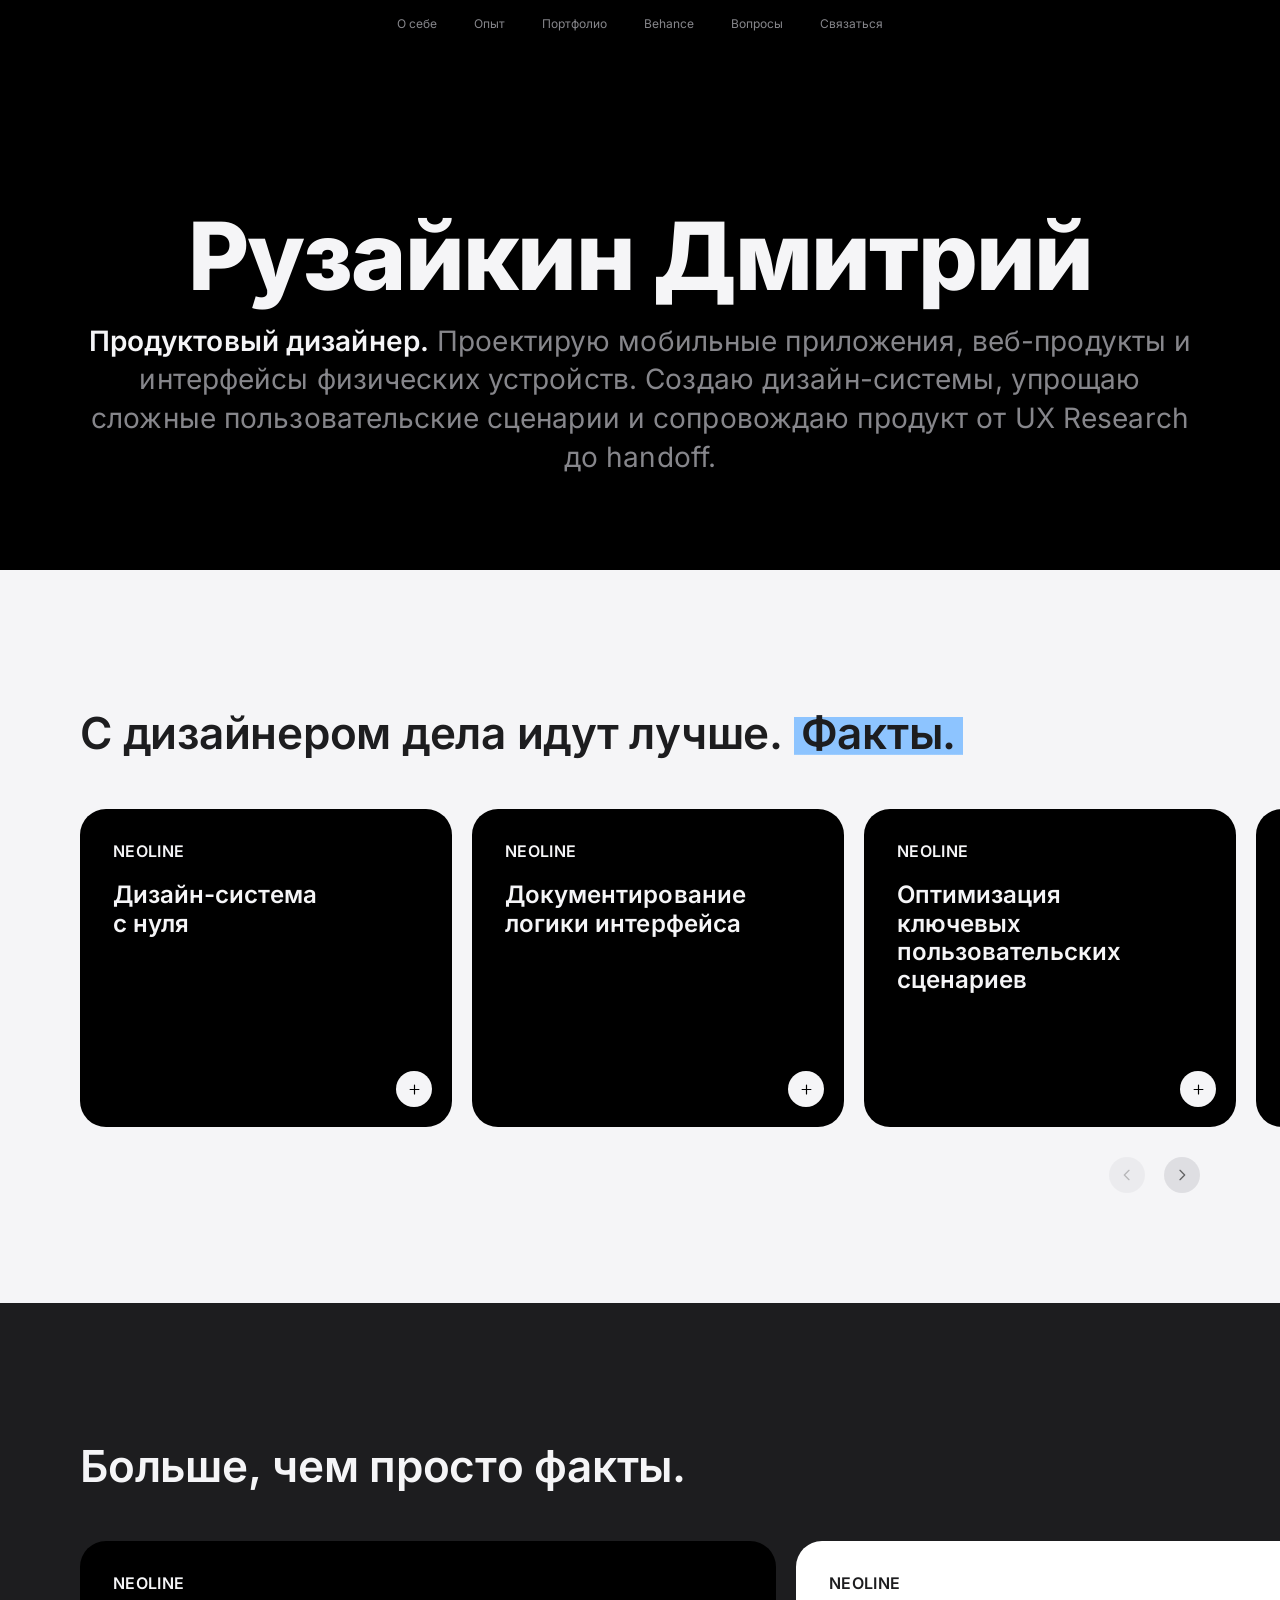
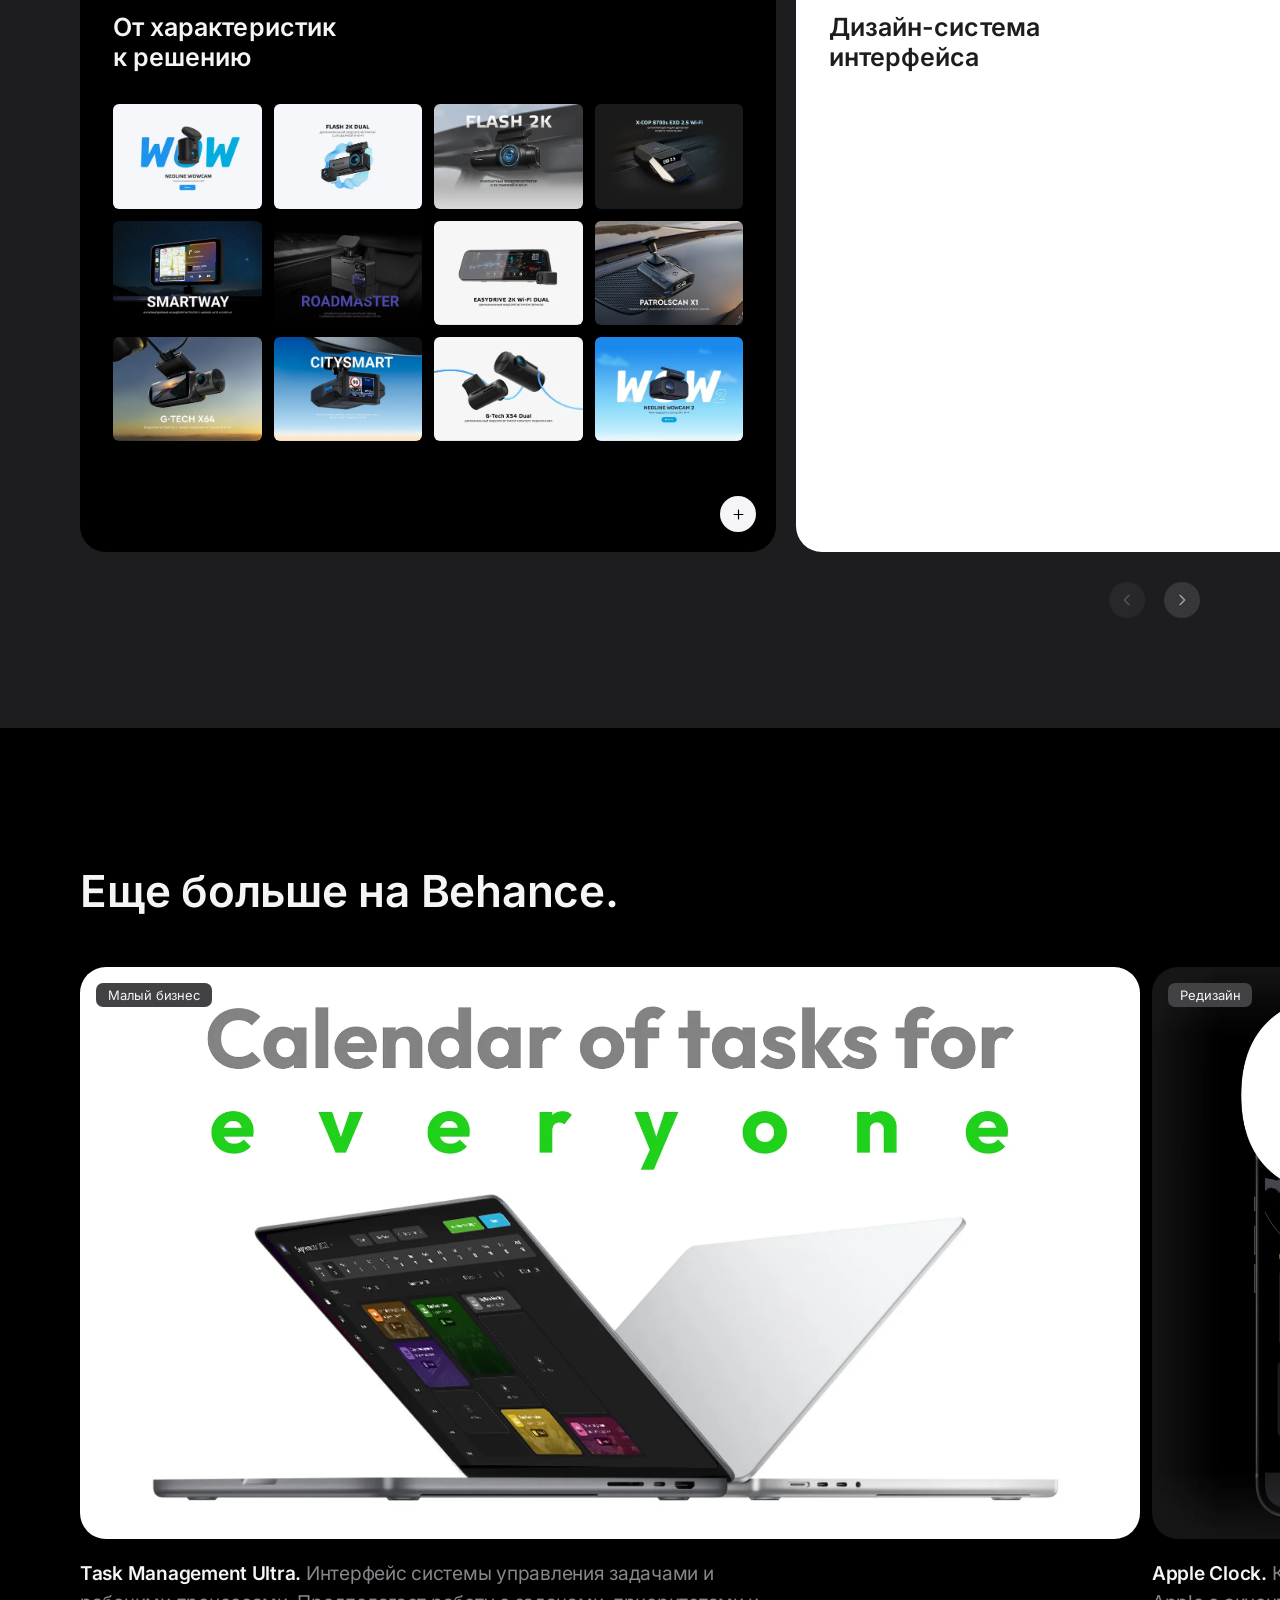
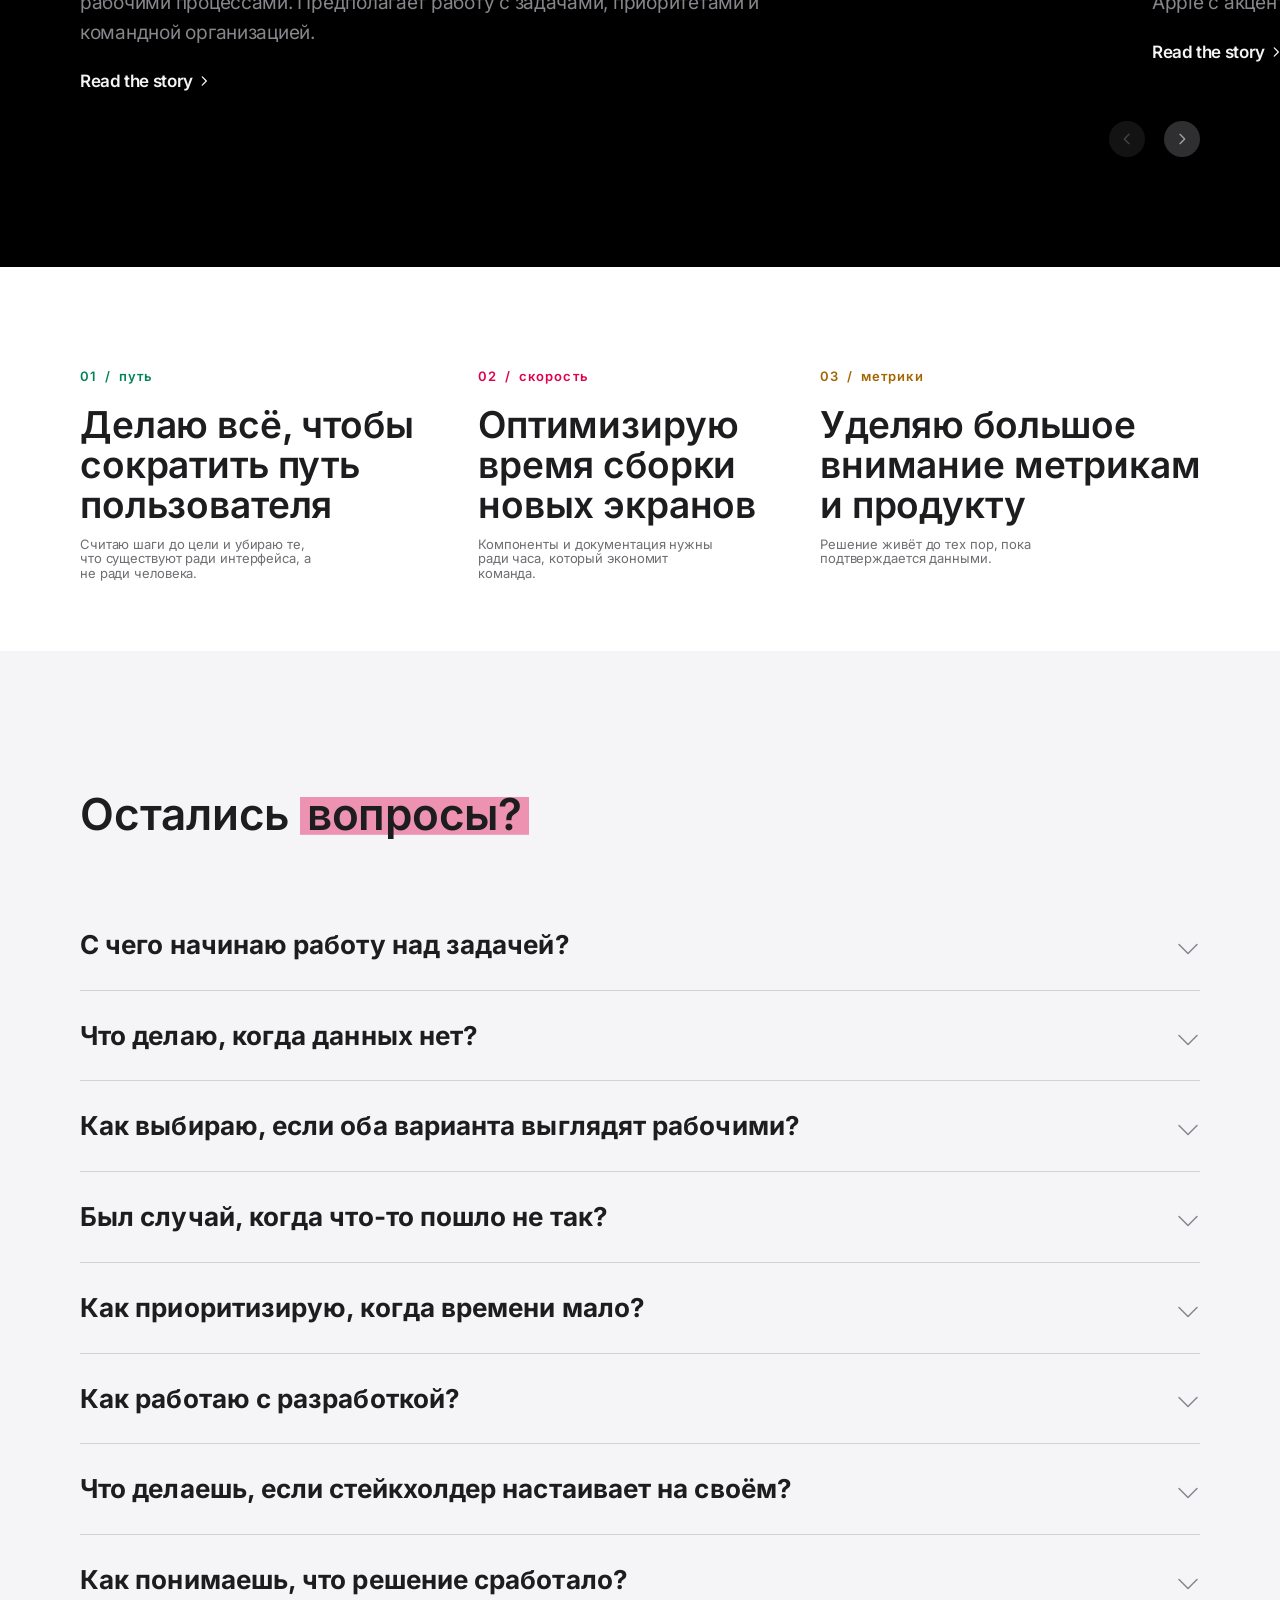
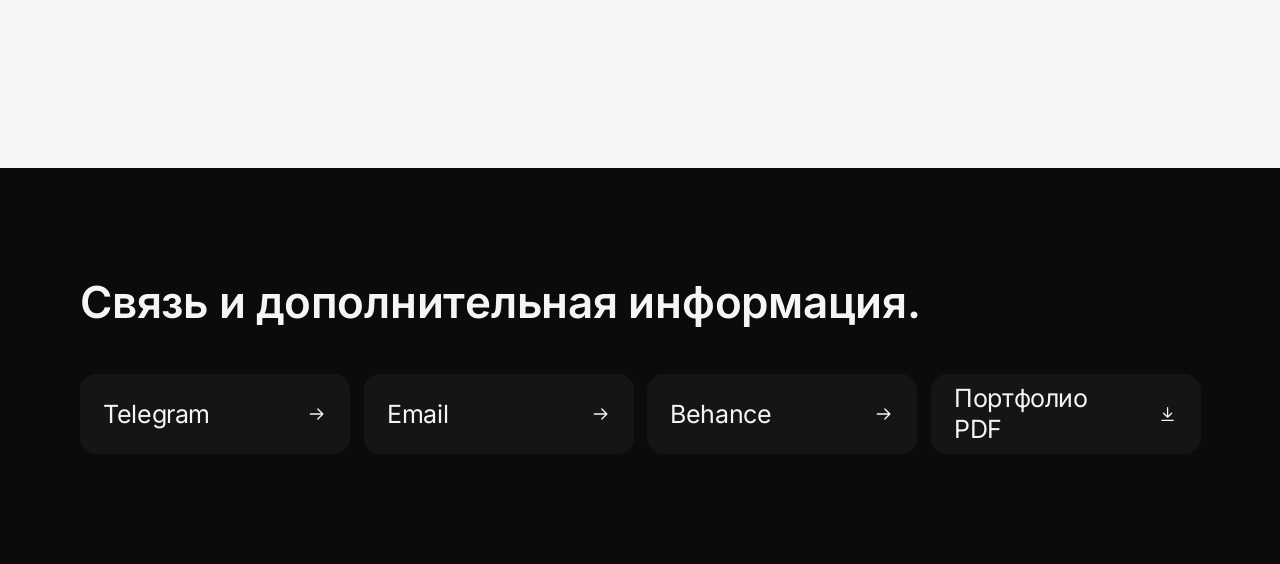
==== commit 3696d8c7: "Add files via upload" ====
--- a/index.html
+++ b/index.html
@@ -271,34 +271,35 @@
       <li class="carousel__item" data-reveal>
         <!-- Кейс открывается панелью поверх сайта; href оставлен
              рабочим переходом на случай, когда скрипты недоступны.
-             Превью повторяет обложку кейса — лента первых экранов,
-             заголовок, теги. -->
+             Превью — двенадцать лендингов кейса сеткой. -->
         <a class="story story--dark story--case" href="neoline-case.html"
            data-card-page="neoline-case.html"
            aria-haspopup="dialog" aria-controls="case-modal">
-          <span class="story__strip" aria-hidden="true">
-            <img src="img/hero/1-smartway.webp" width="760" height="530" alt="" loading="lazy" decoding="async">
-            <img class="is-focus" src="img/hero/3-wowcam-2.webp" width="760" height="530" alt="" loading="lazy" decoding="async">
-            <img src="img/hero/2-x64.webp" width="760" height="530" alt="" loading="lazy" decoding="async">
+          <span class="story__face">
+            <span class="t-eyebrow story__eyebrow">NEOLINE</span>
+            <span class="t-card-lg story__title">От характеристик<br>к решению</span>
           </span>
 
-          <span class="story__face">
-            <span class="t-card-lg story__title">От характеристик<br>к решению</span>
-            <span class="story__sub">
-              <b>Два года</b>, <b>двенадцать лендингов</b> и бренд, который
-              занимает <em>второе место</em> в радар-детекторах
-            </span>
-            <span class="story__chips">
-              <span class="chip">Продуктовый дизайнер</span>
-              <span class="chip">12 страниц</span>
-              <span class="chip chip--muted">Июль 2024 — настоящее время</span>
-              <span class="chip chip--muted">Neoline</span>
-            </span>
+          <!-- Обложки лендингов: подписи ни к чему, названия видны
+               на самих экранах, поэтому сетка целиком декоративная. -->
+          <span class="story__grid" aria-hidden="true">
+            <img src="img/case/01-wowcam.webp" width="380" height="267" alt="" loading="lazy" decoding="async">
+            <img src="img/case/02-flash-2k-dual.webp" width="380" height="267" alt="" loading="lazy" decoding="async">
+            <img src="img/case/03-flash-2k.webp" width="380" height="267" alt="" loading="lazy" decoding="async">
+            <img src="img/case/04-x-cop-8700s.webp" width="380" height="267" alt="" loading="lazy" decoding="async">
+            <img src="img/case/05-smartway.webp" width="380" height="267" alt="" loading="lazy" decoding="async">
+            <img src="img/case/06-roadmaster.webp" width="380" height="267" alt="" loading="lazy" decoding="async">
+            <img src="img/case/07-easydrive.webp" width="380" height="267" alt="" loading="lazy" decoding="async">
+            <img src="img/case/08-patrolscan.webp" width="380" height="267" alt="" loading="lazy" decoding="async">
+            <img src="img/case/09-g-tech-x64.webp" width="380" height="267" alt="" loading="lazy" decoding="async">
+            <img src="img/case/10-citysmart.webp" width="380" height="267" alt="" loading="lazy" decoding="async">
+            <img src="img/case/11-g-tech-x54.webp" width="380" height="267" alt="" loading="lazy" decoding="async">
+            <img src="img/case/12-wowcam-2.webp" width="380" height="267" alt="" loading="lazy" decoding="async">
           </span>
 
           <span class="story__btn-wrap" aria-hidden="true">
             <span class="icon-btn icon-btn--solid story__btn">
-              <svg class="icon" viewBox="0 0 24 24" aria-hidden="true"><path d="M7 17L17 7M9 7h8v8"/></svg>
+              <svg class="icon" viewBox="0 0 24 24" aria-hidden="true"><path d="M12 5v14M5 12h14"/></svg>
             </span>
           </span>
         </a>
--- a/css/tokens.css
+++ b/css/tokens.css
@@ -201,6 +201,7 @@
   --radius-card: 26px;
   --radius-card-lg: 26px;
   --radius-chip: 7px;
+  --radius-shot: 6px;       /* обложки лендингов в превью кейса */
   --radius-button: 16px;
   --radius-marker: 0px;
   --radius-round: 50%;
--- a/css/components.css
+++ b/css/components.css
@@ -399,94 +399,39 @@
   color: var(--c-text-inv);
 }
 
-/* Карточка-ссылка на страницу кейса — уменьшенная её обложка:
-   лента первых экранов с крупной серединой, под ней заголовок,
-   подзаголовок и теги, всё по центру. */
+/* Карточка-ссылка на страницу кейса: заголовок и сетка из двенадцати
+   лендингов — тех самых, что кейс и разбирает. */
 .story--case {
   flex-direction: column;
-  justify-content: center;
-  gap: clamp(var(--space-6), 4vw, var(--space-12));
+  gap: var(--space-8);
   padding: var(--card-pad);
   text-decoration: none;
   color: inherit;
 }
 
-/* Лента шире карточки и подрезается ею по краям — как на обложке,
-   где она продолжается за экран. Центр совпадает с центром карточки,
-   поэтому крупная карточка стоит ровно посередине. */
-.story__strip {
-  display: flex;
-  align-items: center;
-  justify-content: center;
-  gap: var(--project-gap);
-  /* Выходим за поля карточки в обе стороны на равную величину */
-  margin-inline: calc(var(--card-pad) * -1);
-}
-
-.story__strip img {
-  flex: 0 0 auto;
-  width: 38%;
-  height: auto;
-  border-radius: var(--radius-card);
-}
-
-/* Середина крупнее — тот же коэффициент, что у ленты на обложке */
-.story__strip .is-focus {
-  width: calc(38% * 1.194);
-}
-
 .story--case .story__face {
   flex: 0 0 auto;
-  align-items: center;
-  gap: var(--space-4);
   padding: 0;
-  text-align: center;
 }
 
 .story--case .story__title {
   max-width: none;
 }
 
-.story__sub {
-  /* Мера подобрана так, чтобы строка ломалась на две, как на обложке,
-     а не оставляла одно слово внизу. */
-  max-width: 41ch;
-  color: var(--c-text-inv-muted);
-  font-size: var(--fs-body);
-  line-height: var(--lh-body-long);
-  letter-spacing: var(--ls-body);
-}
-
-.story__sub b {
-  color: var(--c-text-inv);
-  font-weight: var(--fw-semibold);
-}
-
-.story__sub em {
-  color: var(--c-marker-blue);
-  font-style: normal;
-}
-
-.story__chips {
-  display: flex;
-  flex-wrap: wrap;
-  justify-content: center;
-  gap: var(--space-2);
-}
-
-/* Приглушённый тег — как на обложке у даты и названия бренда */
-.chip--muted {
-  background-color: transparent;
-  box-shadow: inset 0 0 0 1px var(--c-hairline-inv);
-  color: var(--c-text-inv-muted);
-}
-
-/* На узкой карточке теги встают в четыре строки и последний упирается
-   в кнопку. Дата и бренд — сведения второстепенные, их и убираем. */
-@media (max-width: 734px) {
-  .story--case .chip--muted {
-    display: none;
-  }
+.story__grid {
+  display: grid;
+  grid-template-columns: repeat(4, 1fr);
+  gap: var(--project-gap);
+}
+
+.story__grid img {
+  width: 100%;
+  height: auto;
+  /* Пропорция одна на все обложки: исходники отличаются на три пикселя,
+     и без неё нижний ряд вставал бы ступенькой. */
+  aspect-ratio: 760 / 534;
+  object-fit: cover;
+  border-radius: var(--radius-shot);
 }
 
 .story--light {
@@ -504,6 +449,7 @@
 }
 
 .story__eyebrow {
+  display: block;
   color: var(--c-text-inv);
 }
 
@@ -512,6 +458,7 @@
 }
 
 .story__title {
+  display: block;
   margin-top: var(--space-5);
   max-width: var(--story-title-w);
 }
@@ -667,11 +614,15 @@
   min-height: 60vh;
 }
 
-/* Крестик над содержимым страницы: у неё своя липкая навигация */
+/* Крестик держится за панель, а не за окно: fixed уводил бы его за
+   правый край карточки на широких экранах, где панель уже окна.
+   Липкий — потому что страница кейса длинная, а отрицательное нижнее
+   поле снимает его высоту с потока: кейс начинается от верха панели. */
 .modal[data-page] .modal__close {
-  position: fixed;
-  top: clamp(16px, 3vh, 28px);
-  right: clamp(16px, 3vw, 40px);
+  position: sticky;
+  top: 4px;
+  right: auto;
+  margin: 0 clamp(12px, 1.5vw, 24px) -44px auto;
   z-index: 70; /* выше липкой навигации кейса (z-index: 60) */
 }
 
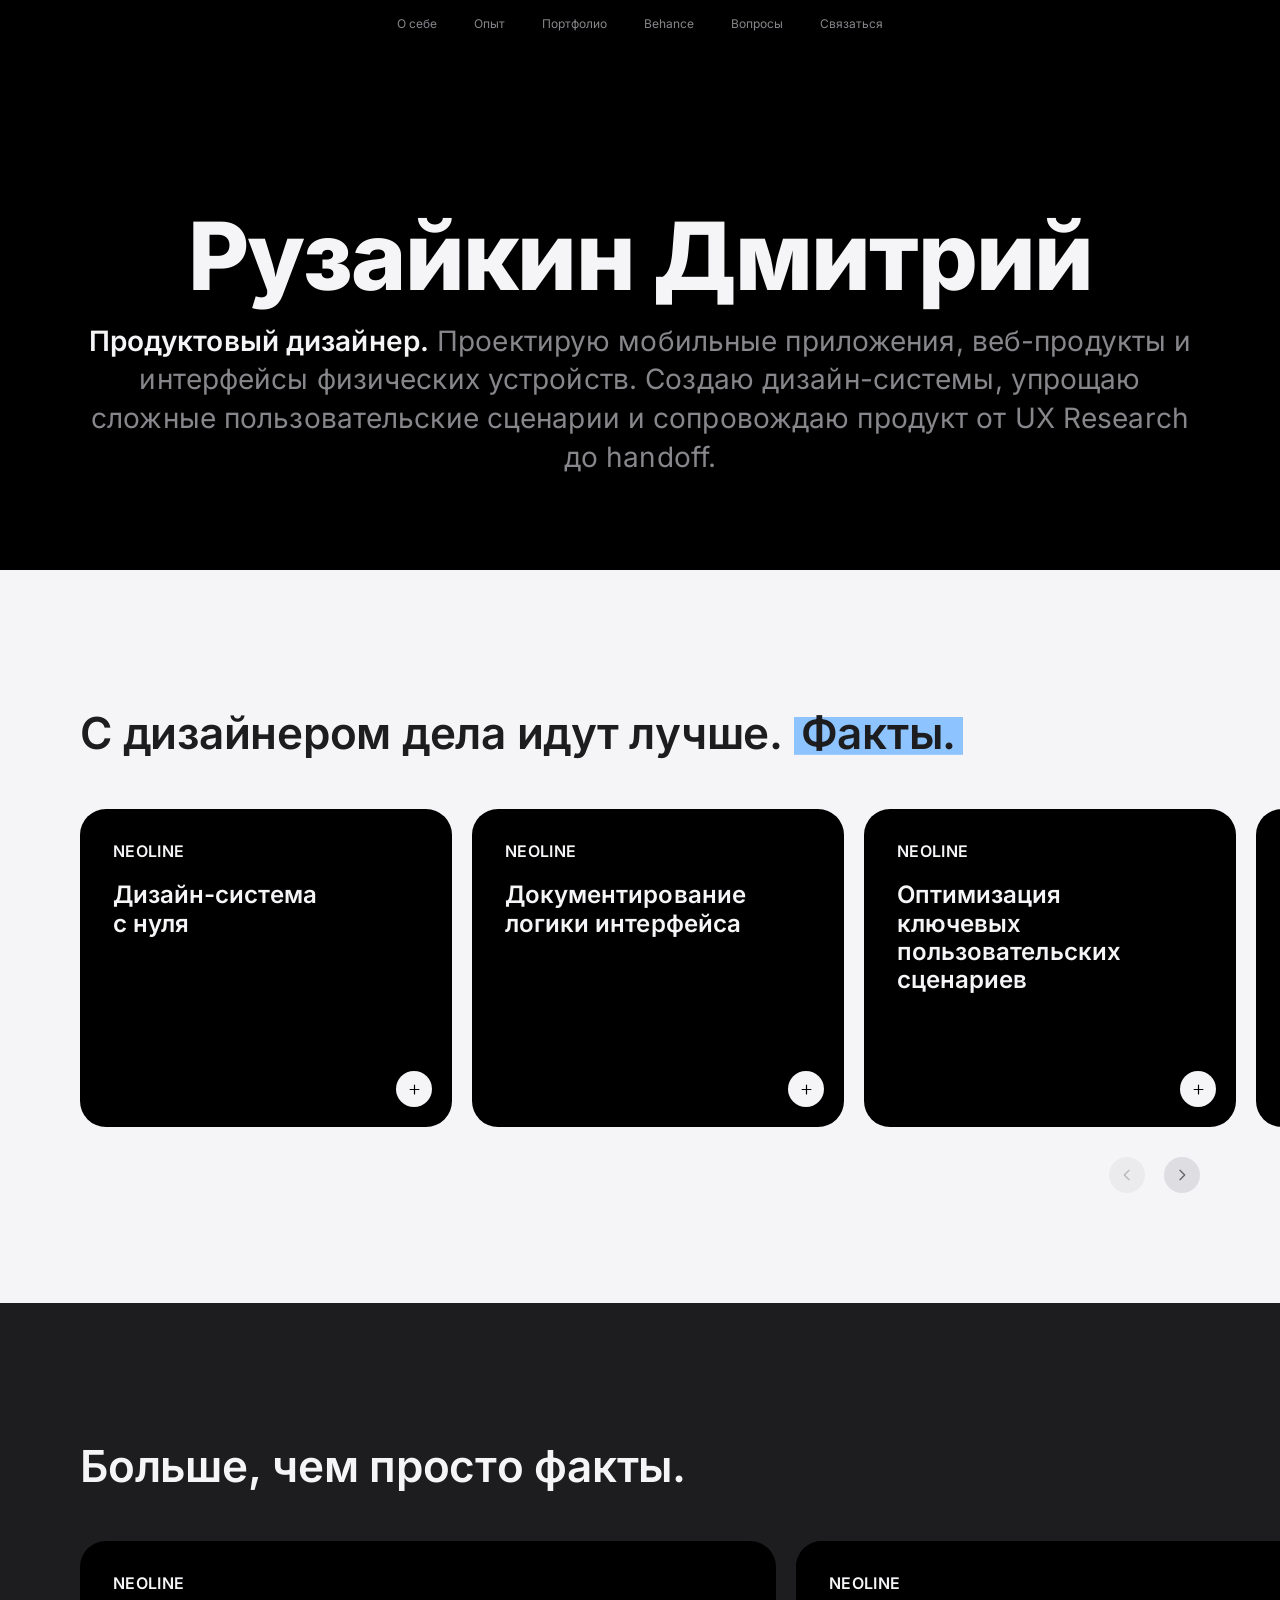
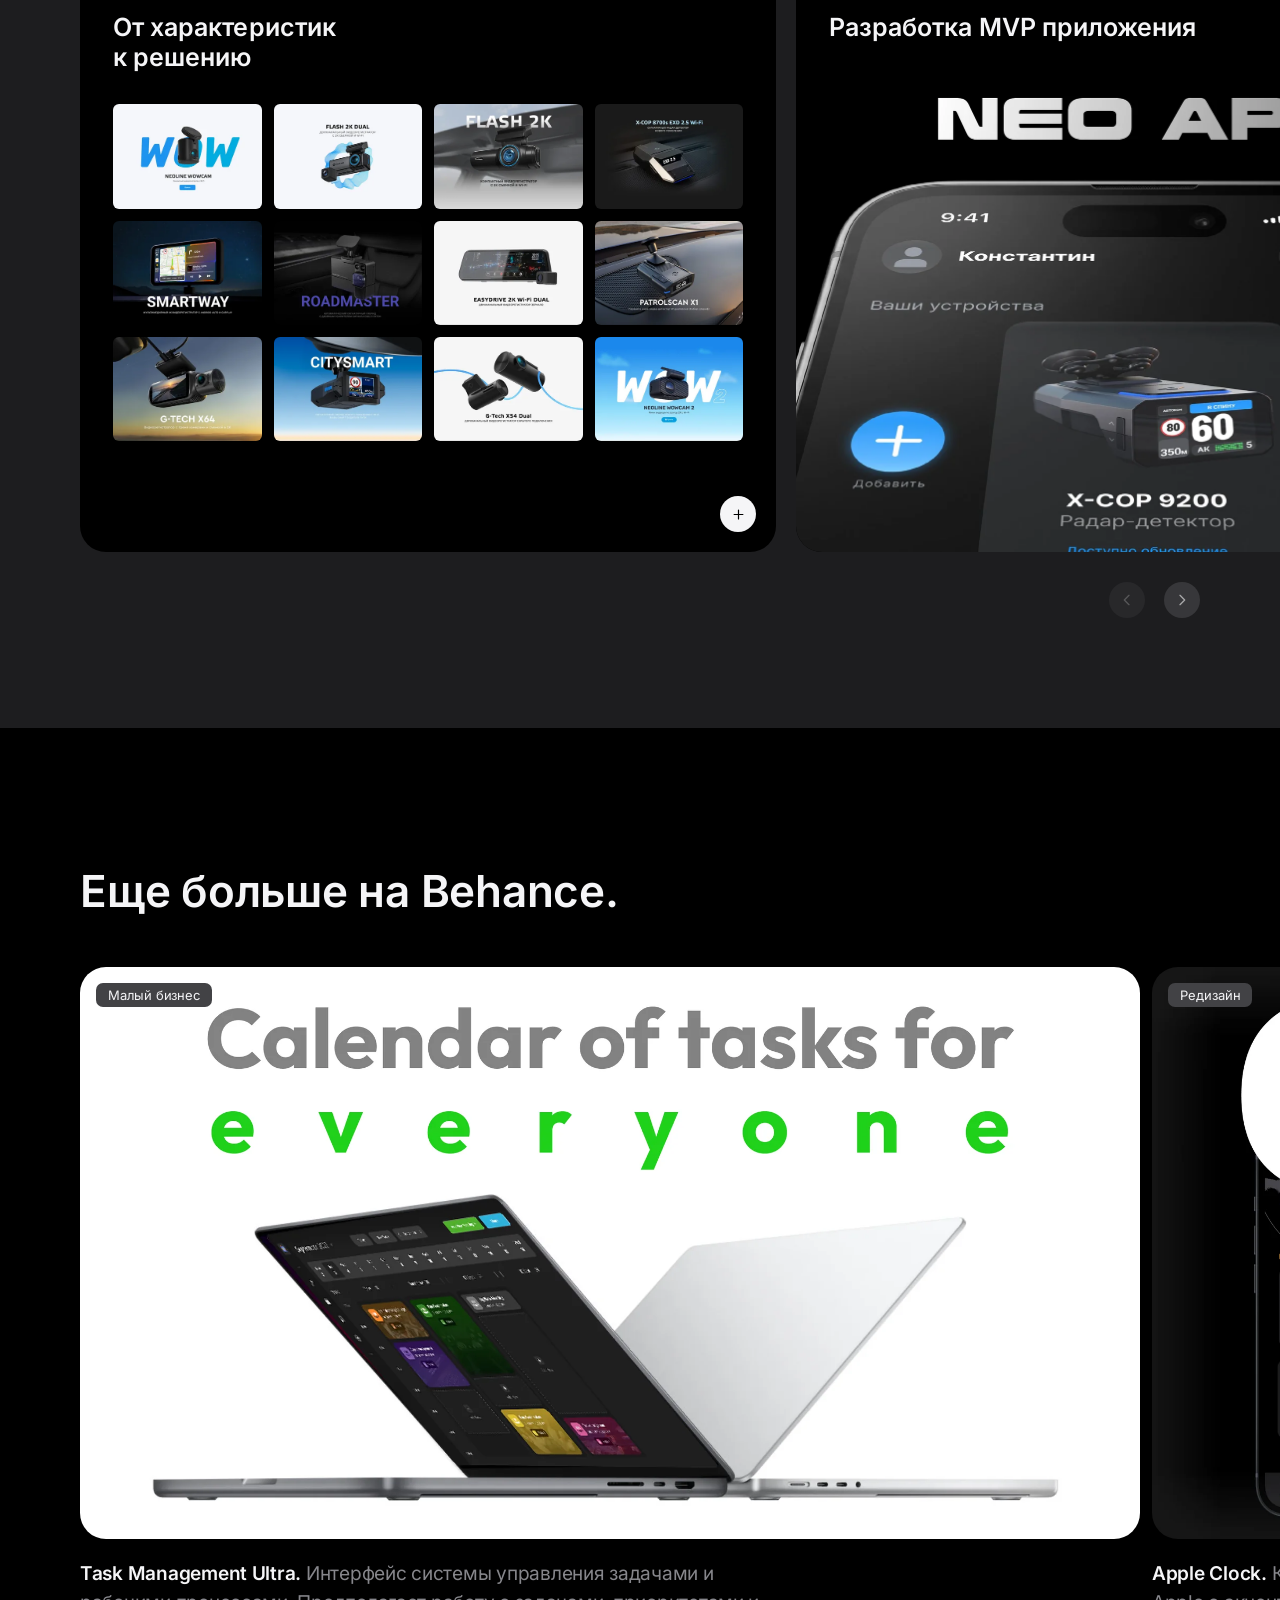
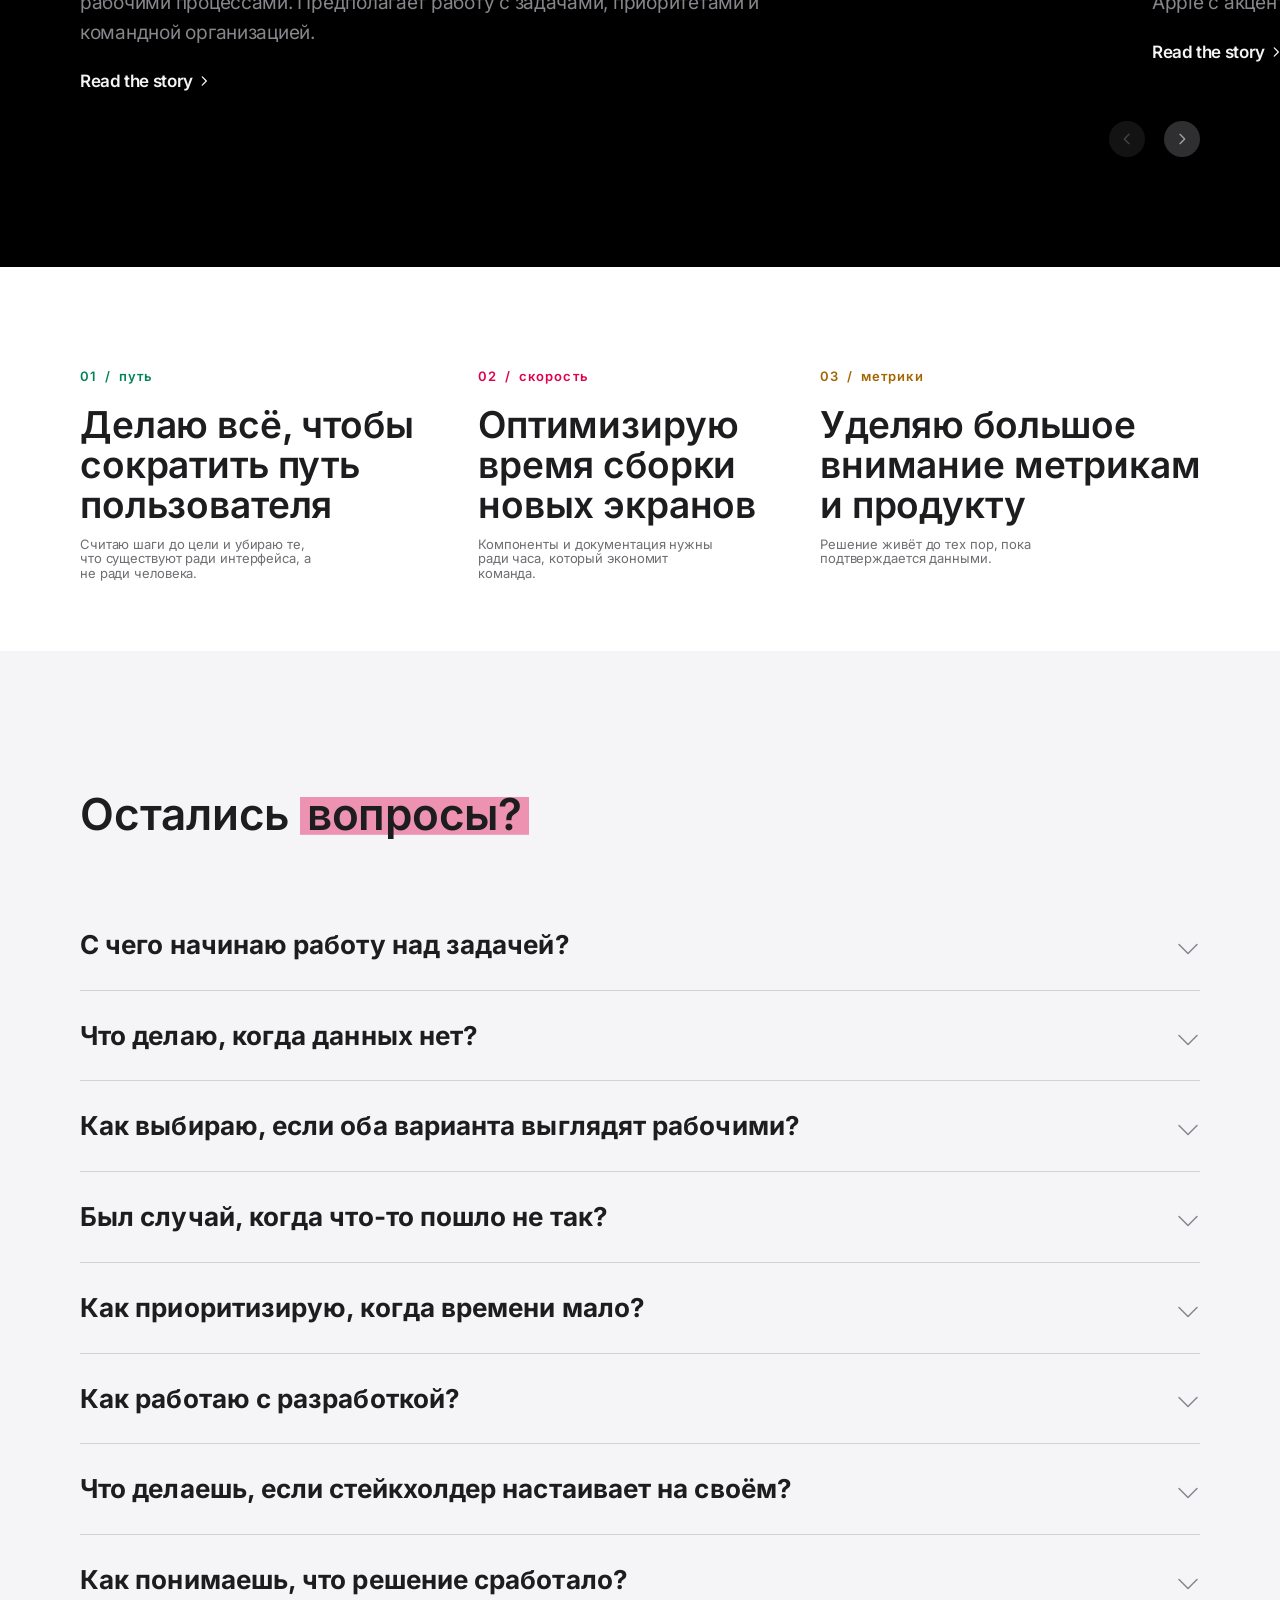
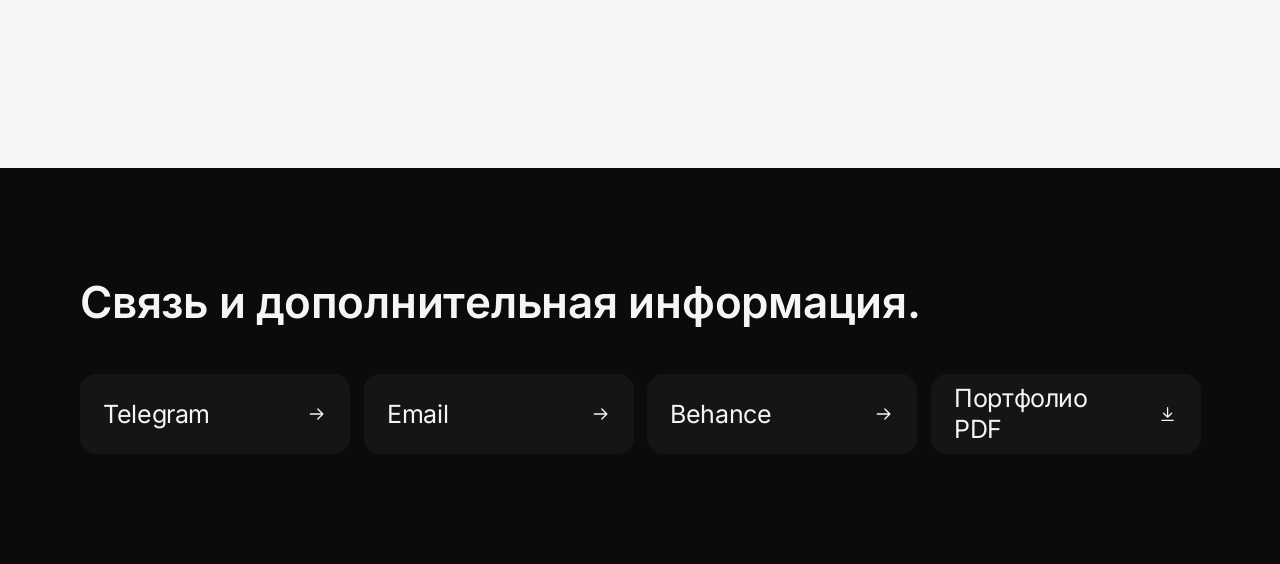
==== commit 78f6c8c0: "Add files via upload" ====
--- a/index.html
+++ b/index.html
@@ -306,26 +306,26 @@
       </li>
 
       <li class="carousel__item" data-reveal>
-        <article class="story story--light" data-card data-theme="light">
-          <div class="story__face">
-            <p class="t-eyebrow story__eyebrow">NEOLINE</p>
-            <h3 class="t-card-lg story__title">Дизайн-система интерфейса</h3>
-          </div>
-
-          <div class="story__detail" id="story-2" data-card-detail>
-            <p class="t-body-long">[НУЖНО] Развёрнутый текст оверлея для карточки «Дизайн-система интерфейса».</p>
-          </div>
-
-          <button class="story__control" type="button" data-card-open
-                  aria-haspopup="dialog" aria-controls="story-2">
-            <span class="visually-hidden">Подробнее: Дизайн-система интерфейса</span>
-            <span class="story__btn-wrap" aria-hidden="true">
-              <span class="icon-btn icon-btn--solid-inv story__btn">
-                <svg class="icon" viewBox="0 0 24 24" aria-hidden="true"><path d="M12 5v14M5 12h14"/></svg>
-              </span>
+        <!-- Карточка-ссылка на разбор в PDF: без скриптов браузер
+             откроет файл сам, со скриптами он ложится панелью поверх
+             сайта. Обложка — первый экран макета, текст поверх неё. -->
+        <a class="story story--dark story--cover" href="files/neo-app.pdf"
+           data-card-sheet="neo-app-sheet"
+           aria-haspopup="dialog" aria-controls="case-modal">
+          <img class="story__cover" src="img/story/mvp-neo-app.webp"
+               width="1400" height="1229" alt="" loading="lazy" decoding="async">
+
+          <span class="story__face">
+            <span class="t-eyebrow story__eyebrow">NEOLINE</span>
+            <span class="t-card-lg story__title">Разработка MVP приложения</span>
+          </span>
+
+          <span class="story__btn-wrap" aria-hidden="true">
+            <span class="icon-btn icon-btn--solid story__btn">
+              <svg class="icon" viewBox="0 0 24 24" aria-hidden="true"><path d="M12 5v14M5 12h14"/></svg>
             </span>
-          </button>
-        </article>
+          </span>
+        </a>
       </li>
 
       <li class="carousel__item" data-reveal>
@@ -613,6 +613,100 @@
     </ul>
   </div>
 </footer>
+
+<!-- Разбор MVP: длинная страница макета, нарезанная на куски.
+     Панель собирает их в одно полотно, сам PDF лежит в files/. -->
+<template id="neo-app-sheet">
+  <img class="modal__sheet" src="img/neo-app/01.webp" width="2294" height="1505"
+       alt="" loading="eager" decoding="async">
+  <img class="modal__sheet" src="img/neo-app/02.webp" width="2294" height="1505"
+       alt="" loading="lazy" decoding="async">
+  <img class="modal__sheet" src="img/neo-app/03.webp" width="2294" height="1505"
+       alt="" loading="lazy" decoding="async">
+  <img class="modal__sheet" src="img/neo-app/04.webp" width="2294" height="1505"
+       alt="" loading="lazy" decoding="async">
+  <img class="modal__sheet" src="img/neo-app/05.webp" width="2294" height="1505"
+       alt="" loading="lazy" decoding="async">
+  <img class="modal__sheet" src="img/neo-app/06.webp" width="2294" height="1505"
+       alt="" loading="lazy" decoding="async">
+
+  <!-- Текстовая часть макета набрана разметкой, а не картинкой:
+       так она читается с экрана любого размера и ищется поиском. -->
+  <section class="sheet">
+    <div class="sheet__inner">
+      <h2 class="t-h2 sheet__title">Приложение для управления автомобильными устройствами</h2>
+      <p class="t-eyebrow sheet__eyebrow">Описание визуальной концепции</p>
+
+      <dl class="sheet__defs">
+        <div class="sheet__def">
+          <dt class="t-card sheet__term">Ключевая идея</dt>
+          <dd class="t-body-long sheet__text">Единый цифровой центр управления автомобильной
+            системой безопасности. Основой становится Dark First UI, карточная архитектура,
+            точечный синий акцент и ощущения физического устройства внутри цифрового
+            пространства, отсылающая к NEO UI.</dd>
+        </div>
+        <div class="sheet__def">
+          <dt class="t-card sheet__term">Визуальная философия</dt>
+          <dd class="t-body-long sheet__text">Дизайн должен восприниматься как
+            companion-приложение для автомобиля, совмещённое с цифровой приборной
+            панелью автомобиля.</dd>
+        </div>
+        <div class="sheet__def">
+          <dt class="t-card sheet__term">Визуальный характер</dt>
+          <dd class="sheet__text">
+            <ul class="t-body-long sheet__points">
+              <li><b>Технологичность</b> — интерфейс показывает сложные данные простыми
+                визуальными блоками.</li>
+              <li><b>Премиальность</b> — много воздуха, аккуратная типографика, качественные
+                рендеры устройств и сдержанная палитра.</li>
+              <li><b>Контроль</b> — каждое важное состояние считывается за секунду,
+                а основное действие очевидно.</li>
+            </ul>
+          </dd>
+        </div>
+        <div class="sheet__def">
+          <dt class="t-card sheet__term">Правило акцента</dt>
+          <dd class="t-body-long sheet__text">Синий не должен использоваться повсеместно.
+            Он появляется там, где система хочет сказать пользователю: «это сейчас важно».</dd>
+        </div>
+        <div class="sheet__def">
+          <dt class="t-card sheet__term">Карточная архитектура</dt>
+          <dd class="t-body-long sheet__text">Базовый строительный элемент продукта. Каждый
+            самостоятельный объект получает собственную поверхность: одинаковые внутренние
+            отступы, единая система скруглений, одинаковая логика заголовка и метаданных.
+            Это позволяет добавлять новые типы устройств и функций без визуального разрыва.</dd>
+        </div>
+      </dl>
+
+      <p class="sheet__rule">
+        <span class="t-eyebrow sheet__eyebrow">Главный принцип</span>
+        <span class="t-intro sheet__principle">Не перегружать интерфейс «технологичностью».</span>
+      </p>
+
+      <h3 class="t-h3 sheet__sub">Итоговый визуальный образ интерфейса должен находиться
+        на пересечении нескольких эстетик.</h3>
+
+      <table class="sheet__table">
+        <thead>
+          <tr>
+            <th class="t-eyebrow" scope="col">Источник</th>
+            <th class="t-eyebrow" scope="col">Что берём</th>
+          </tr>
+        </thead>
+        <tbody class="t-body-long">
+          <tr><th scope="row">iOS</th><td>Чистоту, иерархию, плавность</td></tr>
+          <tr><th scope="row">Автомобильная приборная панель</th><td>Крупные показатели, статусность, функциональность</td></tr>
+          <tr><th scope="row">Профессиональное оборудование</th><td>Точность, информацию, контроль</td></tr>
+          <tr><th scope="row">Media center</th><td>Видео, timeline, карты, контентные карточки</td></tr>
+        </tbody>
+      </table>
+
+      <p class="t-intro sheet__outro">Всё это позволит сохранить характер уже представленного
+        интерфейса и при этом превратить его в единую масштабируемую дизайн-систему
+        для всей экосистемы устройств.</p>
+    </div>
+  </section>
+</template>
 
 <!-- Панель поверх страницы для блока «Больше, чем просто факты» -->
 <div class="modal" id="case-modal" data-modal hidden>
@@ -629,8 +723,8 @@
       <h2 class="t-h2 modal__title" id="modal-title" data-modal-title></h2>
       <div class="modal__surface t-body-long" data-modal-body></div>
     </div>
-    <!-- Сюда грузится отдельная страница кейса: панель в этом режиме
-         без полей, страница занимает её целиком. -->
+    <!-- Сюда грузится отдельная страница кейса или просмотрщик PDF:
+         панель в этом режиме без полей, содержимое занимает её целиком. -->
     <div class="modal__page" data-modal-page hidden></div>
   </div>
 </div>
--- a/css/components.css
+++ b/css/components.css
@@ -432,6 +432,42 @@
   aspect-ratio: 760 / 534;
   object-fit: cover;
   border-radius: var(--radius-shot);
+}
+
+/* Карточка-обложка: снимок занимает её целиком, подпись и заголовок
+   лежат поверх. Снимок обрезается карточкой по её же радиусу. */
+.story--cover {
+  flex-direction: column;
+  text-decoration: none;
+  color: inherit;
+}
+
+.story__cover {
+  position: absolute;
+  inset: 0;
+  width: 100%;
+  height: 100%;
+  object-fit: cover;
+}
+
+.story--cover .story__face {
+  flex: 0 0 auto;
+}
+
+/* Заголовок идёт одной строкой, как на обложке макета */
+.story--cover .story__title {
+  max-width: none;
+}
+
+/* На узкой карточке заголовок переносится на две строки и наезжает на
+   надпись внутри обложки. Там обложка уходит вниз, а заголовок остаётся
+   на чёрном поле карточки — цвет у них один, шва не видно. */
+@media (max-width: 734px) {
+  .story__cover {
+    inset: auto 0 0;
+    height: auto;
+    aspect-ratio: 696 / 611;
+  }
 }
 
 .story--light {
@@ -614,6 +650,146 @@
   min-height: 60vh;
 }
 
+/* Разбор-плакат: куски длинной страницы идут встык, панель прокручивает
+   их как одно полотно. */
+.modal__sheet {
+  display: block;
+  width: 100%;
+  height: auto;
+}
+
+/* ------------------------------------------------------------------
+   Текстовая часть разбора
+
+   В макете это плотный лист в две колонки мелким кеглем. Здесь он
+   набран заново по типографике сайта: узкая мера, крупный заголовок,
+   воздух между блоками и волосяные линейки вместо рамок.
+   ------------------------------------------------------------------ */
+
+.sheet {
+  /* тот же фон, что у нижней части листа: шва на стыке с картинкой нет */
+  background-color: #101010;
+  padding-block: clamp(72px, 9vw, 160px);
+  color: var(--c-text-inv);
+}
+
+.sheet__inner {
+  width: min(820px, 86%);
+  margin-inline: auto;
+}
+
+.sheet__title {
+  margin: 0;
+}
+
+.sheet__eyebrow {
+  margin: 0;
+  color: var(--c-text-inv-muted);
+}
+
+.sheet__title + .sheet__eyebrow {
+  margin-top: var(--space-6);
+}
+
+.sheet__defs {
+  margin: clamp(48px, 6vw, 88px) 0 0;
+}
+
+.sheet__def {
+  display: grid;
+  grid-template-columns: minmax(0, 230px) minmax(0, 1fr);
+  gap: var(--space-8);
+  padding-block: clamp(28px, 3vw, 40px);
+  border-top: 1px solid var(--c-hairline-inv);
+}
+
+.sheet__term {
+  margin: 0;
+}
+
+.sheet__text {
+  margin: 0;
+  color: var(--c-text-inv-muted);
+}
+
+.sheet__points {
+  margin: 0;
+  padding: 0;
+  list-style: none;
+}
+
+.sheet__points li + li {
+  margin-top: var(--space-4);
+}
+
+.sheet__points b {
+  color: var(--c-text-inv);
+  font-weight: var(--fw-semibold);
+}
+
+.sheet__rule {
+  display: flex;
+  flex-direction: column;
+  gap: var(--space-5);
+  margin: 0;
+  padding-block: clamp(48px, 6vw, 80px);
+  border-top: 1px solid var(--c-hairline-inv);
+}
+
+.sheet__principle {
+  max-width: 24ch;
+}
+
+.sheet__sub {
+  margin: clamp(48px, 7vw, 120px) 0 0;
+  max-width: 30ch;
+}
+
+.sheet__table {
+  width: 100%;
+  margin-top: clamp(32px, 4vw, 56px);
+  border-collapse: collapse;
+  text-align: left;
+}
+
+.sheet__table th,
+.sheet__table td {
+  padding-block: clamp(18px, 2vw, 26px);
+  padding-right: var(--space-8);
+  border-bottom: 1px solid var(--c-hairline-inv);
+  vertical-align: baseline;
+}
+
+.sheet__table thead th {
+  padding-top: 0;
+  color: var(--c-text-inv-muted);
+}
+
+.sheet__table tbody th {
+  width: 40%;
+  font-weight: var(--fw-regular);
+}
+
+.sheet__table td {
+  color: var(--c-text-inv-muted);
+}
+
+.sheet__outro {
+  margin: clamp(48px, 6vw, 88px) 0 0;
+  color: var(--c-text-inv-muted);
+}
+
+@media (max-width: 734px) {
+  .sheet__def {
+    grid-template-columns: minmax(0, 1fr);
+    gap: var(--space-4);
+  }
+
+  .sheet__table tbody th {
+    width: 45%;
+  }
+}
+
 /* Крестик держится за панель, а не за окно: fixed уводил бы его за
    правый край карточки на широких экранах, где панель уже окна.
    Липкий — потому что страница кейса длинная, а отрицательное нижнее
